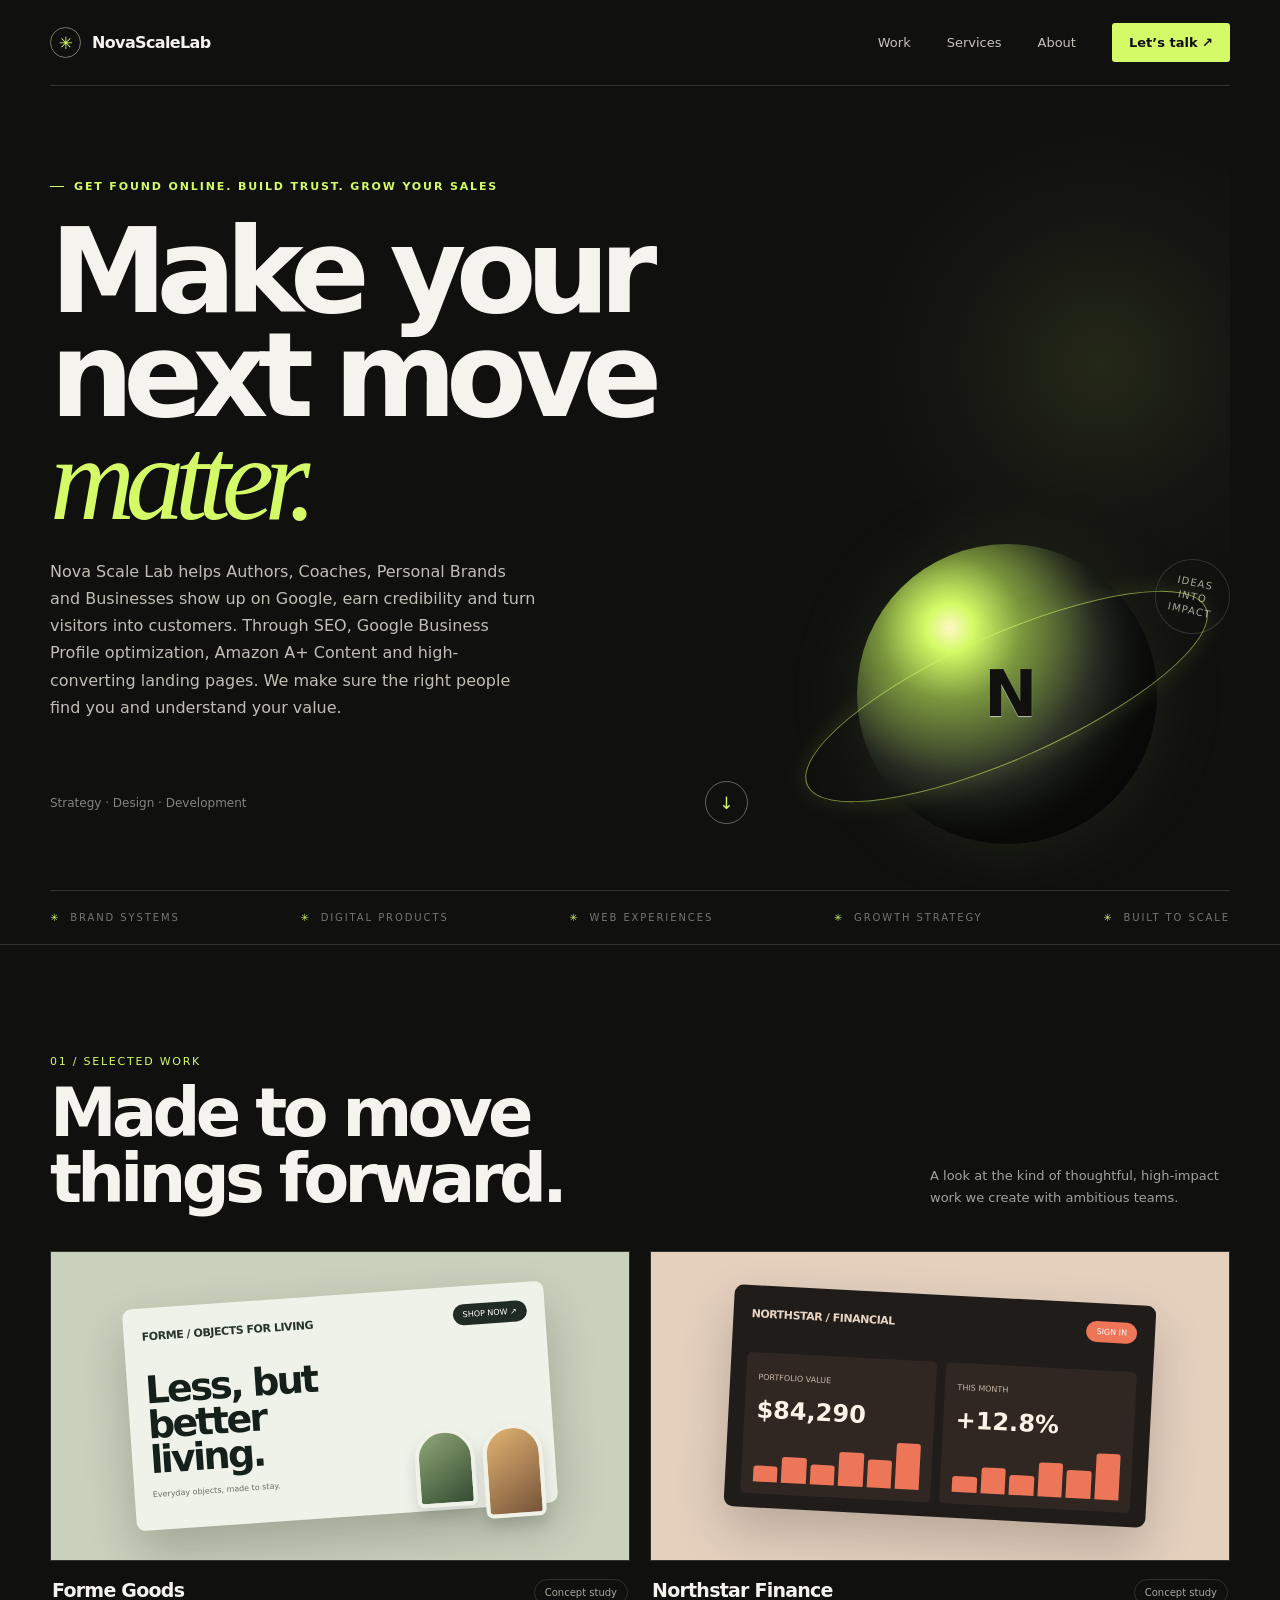
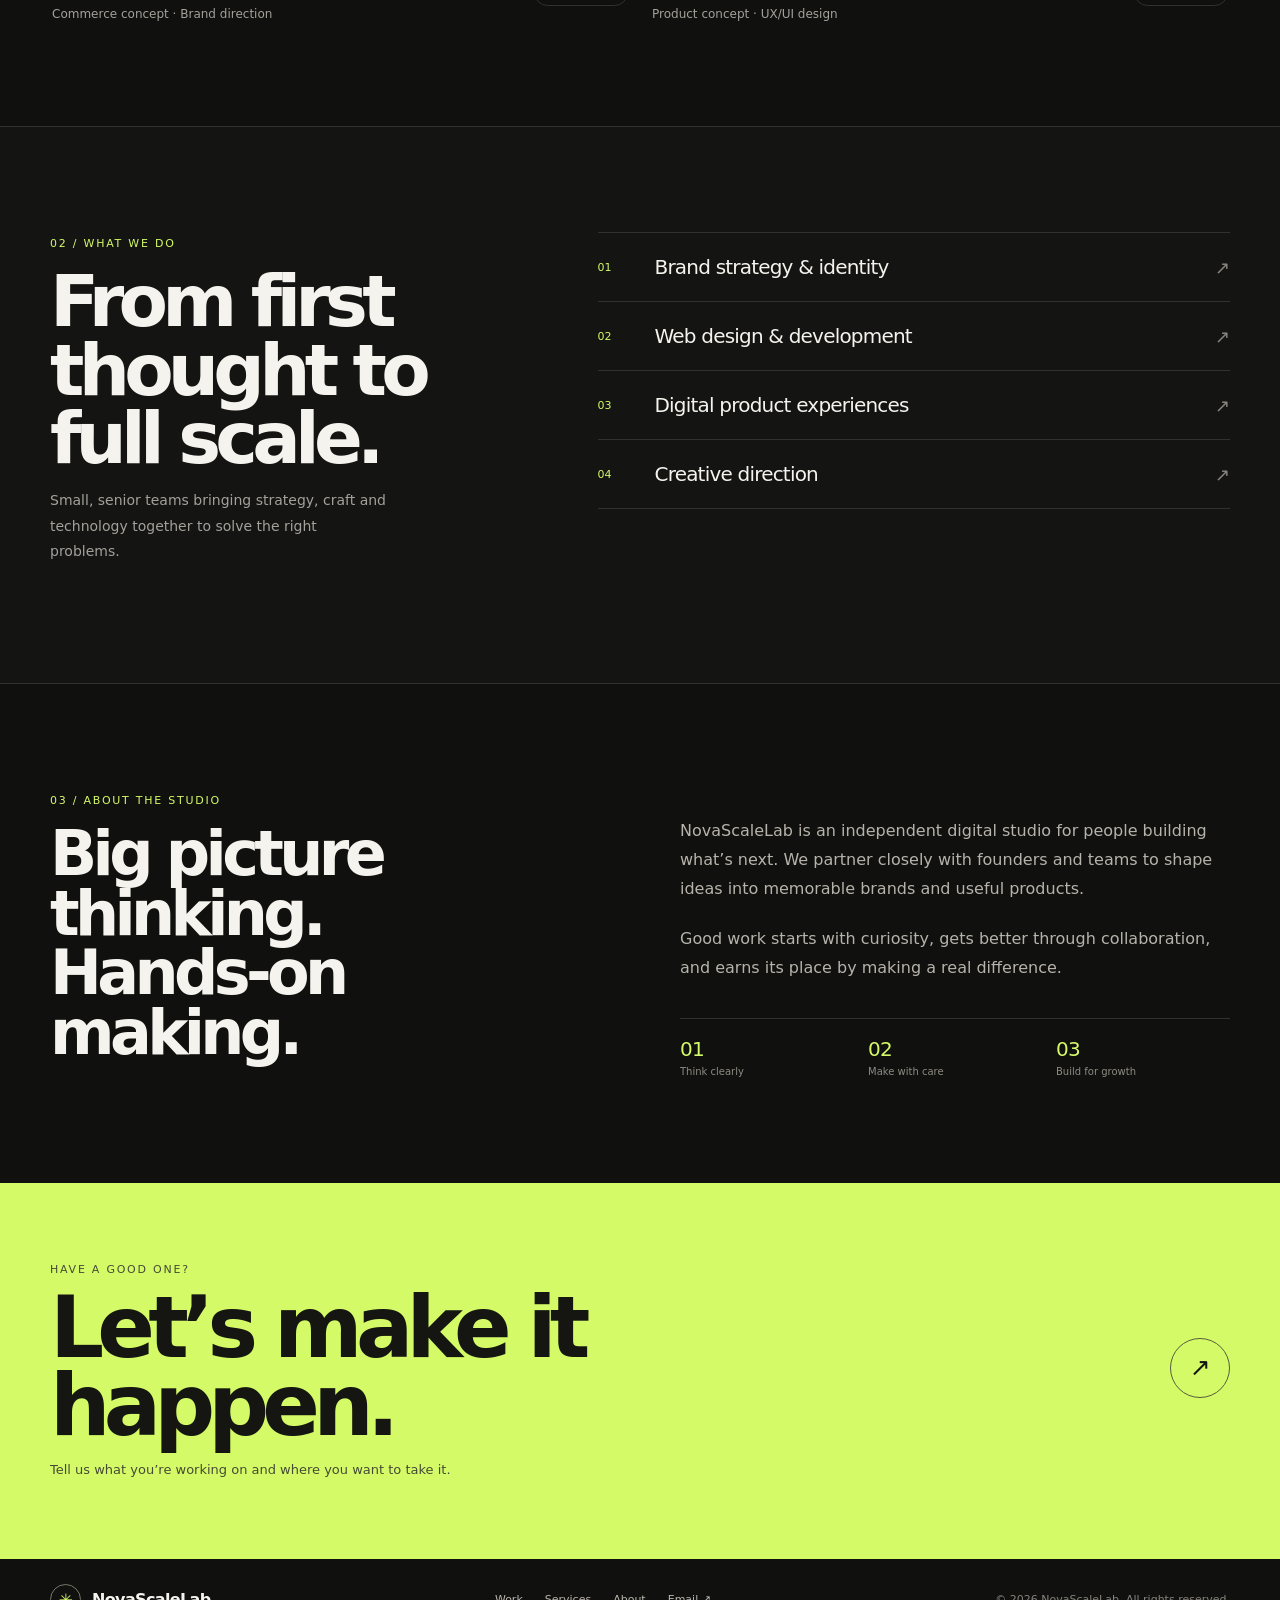
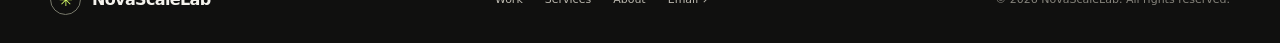
==== index.html @ 8e601011 "Initial commit" ====
<!doctype html>
<html lang="en">
<head>
  <meta charset="utf-8">
  <meta name="viewport" content="width=device-width, initial-scale=1">
  <meta name="theme-color" content="#10100f">
  <meta name="description" content="NovaScaleLab is an independent digital studio building thoughtful brands and useful digital products.">
  <title>NovaScaleLab — Independent digital studio</title>
  <link rel="stylesheet" href="style.css">
</head>
<body>
  <header class="wrap topbar">
    <a class="brand" href="#top" aria-label="NovaScaleLab home"><span class="brand-icon">✳</span><span>NovaScaleLab</span></a>
    <nav class="nav" id="nav"><a href="#work">Work</a><a href="#services">Services</a><a href="#about">About</a><a class="contact" href="#contact">Let’s talk <span aria-hidden="true">↗</span></a></nav>
    <button class="menu" id="menu" aria-expanded="false" aria-controls="nav">Menu</button>
  </header>
  <main id="top">
    <div class="wrap hero">
      <div class="hero-grid">
        <div>
          <div class="kicker">Get Found Online. Build Trust. Grow Your Sales</div>
          <h1>Make your<br>next move<br><em>matter.</em></h1>
          <p class="hero-copy">Nova Scale Lab helps Authors, Coaches, Personal Brands and Businesses show up on Google, earn credibility and turn visitors into customers. Through SEO, Google Business Profile optimization, Amazon A+ Content and high-converting landing pages. We make sure the right people find you and understand your value.</p>
          
          <div class="hero-foot">
            <p>Strategy · Design · Development</p>
            <a class="round-arrow" href="#work" aria-label="Explore selected work">↓</a>
          </div>
        </div>
        <div class="hero-art" aria-hidden="true">
          <div class="orbit-label">IDEAS<br>INTO<br>IMPACT</div>
          <div class="orb"></div>
        </div>
      </div>
    </div>
    <div class="ticker"><div class="wrap ticker-inner"><span><b>✳</b>Brand systems</span><span><b>✳</b>Digital products</span><span><b>✳</b>Web experiences</span><span><b>✳</b>Growth strategy</span><span><b>✳</b>Built to scale</span></div></div>
    <section class="wrap" id="work"><div class="section-head"><div><span class="section-tag">01 / Selected work</span><h2>Made to move<br>things forward.</h2></div><p class="section-note">A look at the kind of thoughtful, high-impact work we create with ambitious teams.</p></div><div class="work-grid">
      <article class="project"><div class="project-visual"><div class="mock"><div class="mock-bar"><span class="mock-logo">FORME / OBJECTS FOR LIVING</span><span class="mock-button">SHOP NOW ↗</span></div><div class="mock-title">Less, but<br>better living.</div><div class="mock-sub">Everyday objects, made to stay.</div><div class="mock-products"><i class="product"></i><i class="product"></i></div></div></div><div class="project-info"><div><h3>Forme Goods</h3><p>Commerce concept · Brand direction</p></div><span class="project-type">Concept study</span></div></article>
      <article class="project"><div class="project-visual"><div class="mock"><div class="mock-bar"><span class="mock-logo">NORTHSTAR / FINANCIAL</span><span class="mock-button">SIGN IN</span></div><div class="dashboard"><div class="chart-card"><small>PORTFOLIO VALUE</small><strong>$84,290</strong><div class="bars"><i></i><i></i><i></i><i></i><i></i><i></i></div></div><div class="chart-card"><small>THIS MONTH</small><strong>+12.8%</strong><div class="bars"><i></i><i></i><i></i><i></i><i></i><i></i></div></div></div></div></div><div class="project-info"><div><h3>Northstar Finance</h3><p>Product concept · UX/UI design</p></div><span class="project-type">Concept study</span></div></article>
    </div></section>
    <section class="services" id="services"><div class="wrap service-layout"><div class="service-intro"><span class="section-tag">02 / What we do</span><h2>From first<br>thought to<br>full scale.</h2><p>Small, senior teams bringing strategy, craft and technology together to solve the right problems.</p></div><div class="service-list"><div class="service-row"><span class="num">01</span><h3>Brand strategy & identity</h3><span>↗</span></div><div class="service-row"><span class="num">02</span><h3>Web design & development</h3><span>↗</span></div><div class="service-row"><span class="num">03</span><h3>Digital product experiences</h3><span>↗</span></div><div class="service-row"><span class="num">04</span><h3>Creative direction</h3><span>↗</span></div></div></div></section>
    <section class="wrap about" id="about"><div><span class="section-tag">03 / About the studio</span><h2>Big picture<br>thinking.<br>Hands-on making.</h2></div><div class="about-copy"><p>NovaScaleLab is an independent digital studio for people building what’s next. We partner closely with founders and teams to shape ideas into memorable brands and useful products.</p><p>Good work starts with curiosity, gets better through collaboration, and earns its place by making a real difference.</p><div class="principles"><div><strong>01</strong><span>Think clearly</span></div><div><strong>02</strong><span>Make with care</span></div><div><strong>03</strong><span>Build for growth</span></div></div></div></section>
    <section class="cta" id="contact"><div class="wrap cta-row"><div><span class="section-tag" style="color:#464a35">Have a good one?</span><h2>Let’s make it happen.</h2><p>Tell us what you’re working on and where you want to take it.</p></div><a class="cta-link" href="mailto:hello@novascalelab.com" aria-label="Email NovaScaleLab">↗</a></div></section>
  </main>
  <footer class="wrap footer"><div class="footer-top"><a class="brand" href="#top"><span class="brand-icon">✳</span><span>NovaScaleLab</span></a><div class="footer-links"><a href="#work">Work</a><a href="#services">Services</a><a href="#about">About</a><a href="mailto:hello@novascalelab.com">Email ↗</a></div><small>© <span id="year">2026</span> NovaScaleLab. All rights reserved.</small></div></footer>
  <script src="script.js" defer></script>
</body>
</html>
---- style.css ----
:root{
        color-scheme:dark;
        --bg:#10100f;
        --panel:#181817;
        --ink:#f5f3ed;
        --muted:#a3a19a;
        --line:#32312d;
        --lime:#d4fb67;
        --orange:#ff795f;
        font-family:Inter,ui-sans-serif,system-ui,-apple-system,BlinkMacSystemFont,"Segoe UI",sans-serif;
        font-synthesis:none;
        text-rendering:optimizeLegibility;
        -webkit-font-smoothing:antialiased;
        scroll-behavior:smooth
    }
    *{box-sizing:border-box}
    body{
        margin:0;
        background:var(--bg);
        color:var(--ink)
    }
    a{
        color:inherit;
        text-decoration:none
    }
    button{
        font:inherit
    }.wrap{width:min(1180px,calc(100% - 48px));margin:auto}
    .topbar{height:86px;display:flex;align-items:center;justify-content:space-between;border-bottom:1px solid var(--line)}.brand{display:flex;align-items:center;gap:11px;font-size:16px;font-weight:700;letter-spacing:-.04em}.brand-icon{width:31px;height:31px;border:1px solid #77786a;border-radius:50%;display:grid;place-items:center;color:var(--lime);font-size:17px}.nav{display:flex;align-items:center;gap:36px;font-size:13px;color:#c5c2b9}.nav a:hover{color:var(--lime)}.nav .contact{color:var(--bg);background:var(--lime);padding:12px 17px;border-radius:3px;font-weight:700}.menu{display:none;border:1px solid var(--line);color:var(--ink);background:none;border-radius:3px;padding:9px 12px}
    .hero{min-height:625px;padding:94px 0 66px;position:relative;overflow:hidden;border-bottom:1px solid var(--line)}.hero:after{content:"";position:absolute;width:520px;height:520px;right:-130px;top:18px;border-radius:50%;background:radial-gradient(circle,rgba(212,251,103,.10),rgba(212,251,103,.025) 42%,transparent 70%);pointer-events:none}.hero-grid{display:grid;grid-template-columns:1.22fr .78fr;gap:36px;align-items:end;position:relative;z-index:1}
    .kicker{
        display:flex;
        align-items:center;
        gap:10px;
        color:var(--lime);
        font-size:11px;
        letter-spacing:.17em;
        text-transform:uppercase;
        font-weight:700
    }
    .kicker:before{
        content:"";
        width:14px;
        height:1px;
        background:var(--lime)
    }
    h1{max-width:760px;margin:27px 0 26px;font-size:clamp(64px,9.2vw,124px);line-height:.88;letter-spacing:-.09em;font-weight:570}h1 em{font-family:Georgia,serif;font-weight:400;color:var(--lime);letter-spacing:-.08em}.hero-copy{max-width:490px;color:#c1beb5;font-size:16px;line-height:1.7}.hero-foot{display:flex;align-items:center;justify-content:space-between;margin-top:60px}.hero-foot p{margin:0;color:#85837d;font-size:12px}.round-arrow{display:grid;place-items:center;width:43px;height:43px;border:1px solid #66645c;border-radius:50%;font-size:17px;color:var(--lime);transition:.2s}.round-arrow:hover{background:var(--lime);color:var(--bg);border-color:var(--lime)}.hero-art{height:280px;position:relative;display:grid;place-items:center}.orb{width:min(100%,300px);aspect-ratio:1;border-radius:50%;position:relative;background:radial-gradient(circle at 31% 28%,#fff7c4 0,#d4fb67 8%,#7b963d 24%,#30372a 49%,#171916 68%,#10100f 72%);box-shadow:inset -35px -30px 55px #090a08,0 0 85px #d4fb6715}.orb:before{content:"";position:absolute;width:145%;height:41%;left:-23%;top:30%;border:1px solid #d4fb6790;border-radius:50%;transform:rotate(-24deg);box-shadow:0 0 25px #d4fb6720}.orb:after{content:"N";position:absolute;inset:0;display:grid;place-items:center;color:#10100f;font-size:64px;font-weight:800;letter-spacing:-.12em;text-shadow:0 1px 1px #fff9}.orbit-label{position:absolute;right:0;top:15px;border:1px solid var(--line);border-radius:50%;width:75px;height:75px;display:grid;place-items:center;color:#aaa79b;font-size:10px;letter-spacing:.12em;text-align:center;line-height:1.4;transform:rotate(12deg)}
    .ticker{overflow:hidden;border-bottom:1px solid var(--line);padding:21px 0;color:#77766d;font-size:10px;letter-spacing:.19em;text-transform:uppercase}.ticker-inner{display:flex;justify-content:space-between;gap:25px;white-space:nowrap}.ticker b{color:var(--lime);font-weight:500;margin-right:10px}
    section{padding:105px 0}.section-head{display:flex;justify-content:space-between;align-items:end;margin-bottom:39px}.section-tag{font-size:11px;color:var(--lime);text-transform:uppercase;letter-spacing:.16em}.section-head h2{margin:12px 0 0;font-size:clamp(38px,5.5vw,67px);letter-spacing:-.07em;line-height:.98;font-weight:550}.section-note{max-width:300px;color:var(--muted);font-size:13px;line-height:1.7;margin:0 0 3px}
    .work-grid{display:grid;grid-template-columns:1fr 1fr;gap:20px}.project{min-width:0}.project-visual{height:310px;border:1px solid #32322c;position:relative;overflow:hidden;display:grid;place-items:center}.project:nth-child(1) .project-visual{background:#c9d0bc;color:#142019}.project:nth-child(2) .project-visual{background:#e5d0be;color:#40251e}.mock{width:73%;height:72%;border-radius:9px;background:#eff2e9;box-shadow:0 22px 50px #0003;transform:rotate(-4deg);padding:18px;position:relative}.mock-bar{display:flex;justify-content:space-between;align-items:center;font-size:9px;color:#28342a}.mock-logo{font-size:11px;font-weight:800;letter-spacing:-.04em}.mock-button{background:#202b24;color:white;padding:6px 10px;border-radius:20px;font-size:8px}.mock-title{font-size:clamp(20px,3vw,38px);letter-spacing:-.07em;line-height:.92;margin:26px 0 12px;max-width:240px;font-weight:700}.mock-sub{font-size:8px;color:#687064}.mock-products{position:absolute;right:12px;bottom:-12px;display:flex;gap:8px}.product{width:60px;height:78px;border-radius:30px 30px 7px 7px;background:linear-gradient(145deg,#91a778,#344c32);border:4px solid #f0f2e7;box-shadow:0 8px 15px #0002}.product:nth-child(2){height:93px;background:linear-gradient(145deg,#e2b471,#77543a)}.project:nth-child(2) .mock{background:#201c1a;color:#fff2e8;transform:rotate(3deg)}.project:nth-child(2) .mock-bar{color:#e8d4c2}.project:nth-child(2) .mock-button{background:#ed7659}.project:nth-child(2) .mock-sub{color:#c0aa9d}.dashboard{position:absolute;inset:67px 16px 14px;display:flex;gap:9px}.chart-card{background:#302723;border-radius:5px;padding:12px;flex:1}.chart-card small{font-size:8px;color:#c8b5a8}.chart-card strong{display:block;font-size:24px;margin:12px 0;color:#fff2e8}.bars{height:46px;display:flex;align-items:end;gap:4px}.bars i{display:block;flex:1;border-radius:3px 3px 0 0;background:#ed7659}.bars i:nth-child(1){height:35%}.bars i:nth-child(2){height:57%}.bars i:nth-child(3){height:44%}.bars i:nth-child(4){height:75%}.bars i:nth-child(5){height:60%}.bars i:nth-child(6){height:100%}.project-info{padding:18px 2px 0;display:flex;justify-content:space-between;align-items:start}.project-info h3{margin:0;font-size:19px;letter-spacing:-.04em;font-weight:550}.project-info p{margin:6px 0 0;color:var(--muted);font-size:12px}.project-type{font-size:10px;color:#aaa79e;border:1px solid var(--line);padding:7px 10px;border-radius:30px}
    .services{border-top:1px solid var(--line);border-bottom:1px solid var(--line);background:#141413}.service-layout{display:grid;grid-template-columns:.85fr 1.15fr;gap:80px}.service-intro h2{font-size:clamp(43px,6vw,72px);letter-spacing:-.08em;line-height:.95;font-weight:550;margin:16px 0}.service-intro p{color:var(--muted);font-size:14px;line-height:1.8;max-width:340px}.service-list{border-top:1px solid var(--line)}.service-row{padding:22px 0;border-bottom:1px solid var(--line);display:grid;grid-template-columns:45px 1fr auto;align-items:center;gap:12px}.service-row .num{color:var(--lime);font-size:11px}.service-row h3{margin:0;font-size:20px;font-weight:500;letter-spacing:-.04em}.service-row span:last-child{color:#87857d;font-size:18px}
    .about{display:grid;grid-template-columns:1fr 1fr;gap:80px;align-items:start}.about h2{font-size:clamp(40px,5vw,62px);letter-spacing:-.075em;line-height:.96;font-weight:550;margin:16px 0}.about-copy{padding-top:28px}.about-copy p{color:#b6b3aa;font-size:16px;line-height:1.8;margin:0 0 22px}.principles{display:grid;grid-template-columns:repeat(3,1fr);border-top:1px solid var(--line);margin-top:35px;padding-top:18px;gap:14px}.principles strong{display:block;color:var(--lime);font-size:20px;font-weight:500;letter-spacing:-.04em}.principles span{display:block;color:#8d8b82;font-size:10px;margin-top:5px}
    .cta{padding:75px 0 82px;background:var(--lime);color:#151611}.cta-row{display:flex;justify-content:space-between;align-items:center;gap:30px}.cta h2{font-size:clamp(43px,7vw,85px);line-height:.92;letter-spacing:-.08em;font-weight:570;margin:12px 0;max-width:730px}.cta p{font-size:13px;color:#464a35;margin:17px 0 0}.cta-link{flex:none;width:60px;height:60px;border:1px solid #555b3f;border-radius:50%;display:grid;place-items:center;font-size:25px;transition:.2s}.cta-link:hover{background:#171810;color:var(--lime);border-color:#171810}.footer{padding:25px 0 28px}.footer-top{display:flex;justify-content:space-between;align-items:center}.footer small{color:#85837b;font-size:11px}.footer-links{display:flex;gap:22px;font-size:11px;color:#b9b6ad}.footer-links a:hover{color:var(--lime)}
    @media(max-width:760px){.wrap{width:min(100% - 36px,1180px)}.topbar{height:72px}.nav{display:none;position:absolute;z-index:5;top:71px;left:0;right:0;background:#171716;padding:20px 22px 23px;border-bottom:1px solid var(--line);flex-direction:column;align-items:stretch;gap:0}.nav.open{display:flex}.nav a{padding:14px 0;border-bottom:1px solid #2d2c28}.nav .contact{text-align:center;margin-top:12px;padding:13px}.menu{display:block}.hero{padding:74px 0 45px;min-height:unset}.hero-grid{grid-template-columns:1fr;gap:0}.hero-art{height:245px;grid-row:1}.orb{width:210px}.orbit-label{right:8%;top:10px}.hero-copy{font-size:15px}.hero-foot{margin-top:35px}.ticker-inner{justify-content:flex-start;min-width:700px}.ticker{overflow:auto}.section-head{display:block}.section-note{margin-top:18px}.work-grid{grid-template-columns:1fr;gap:32px}.project-visual{height:275px}.service-layout{grid-template-columns:1fr;gap:35px}.about{grid-template-columns:1fr;gap:5px}.about-copy{padding:0}.principles{margin-top:30px}.cta-row{align-items:flex-end}.cta-link{width:50px;height:50px}.footer-top{align-items:flex-start;gap:20px;flex-direction:column}.footer-links{flex-wrap:wrap}}
    @media(max-width:420px){h1{font-size:62px}.project-visual{height:235px}.mock{width:82%;height:75%;padding:13px}.mock-title{margin-top:20px}.project-type{font-size:9px}.service-row h3{font-size:17px}.principles{grid-template-columns:1fr 1fr}.cta-row{align-items:flex-start}.cta-link{margin-top:14px}}
    @media(prefers-reduced-motion:reduce){:root{scroll-behavior:auto}*,*:before,*:after{transition:none!important}}
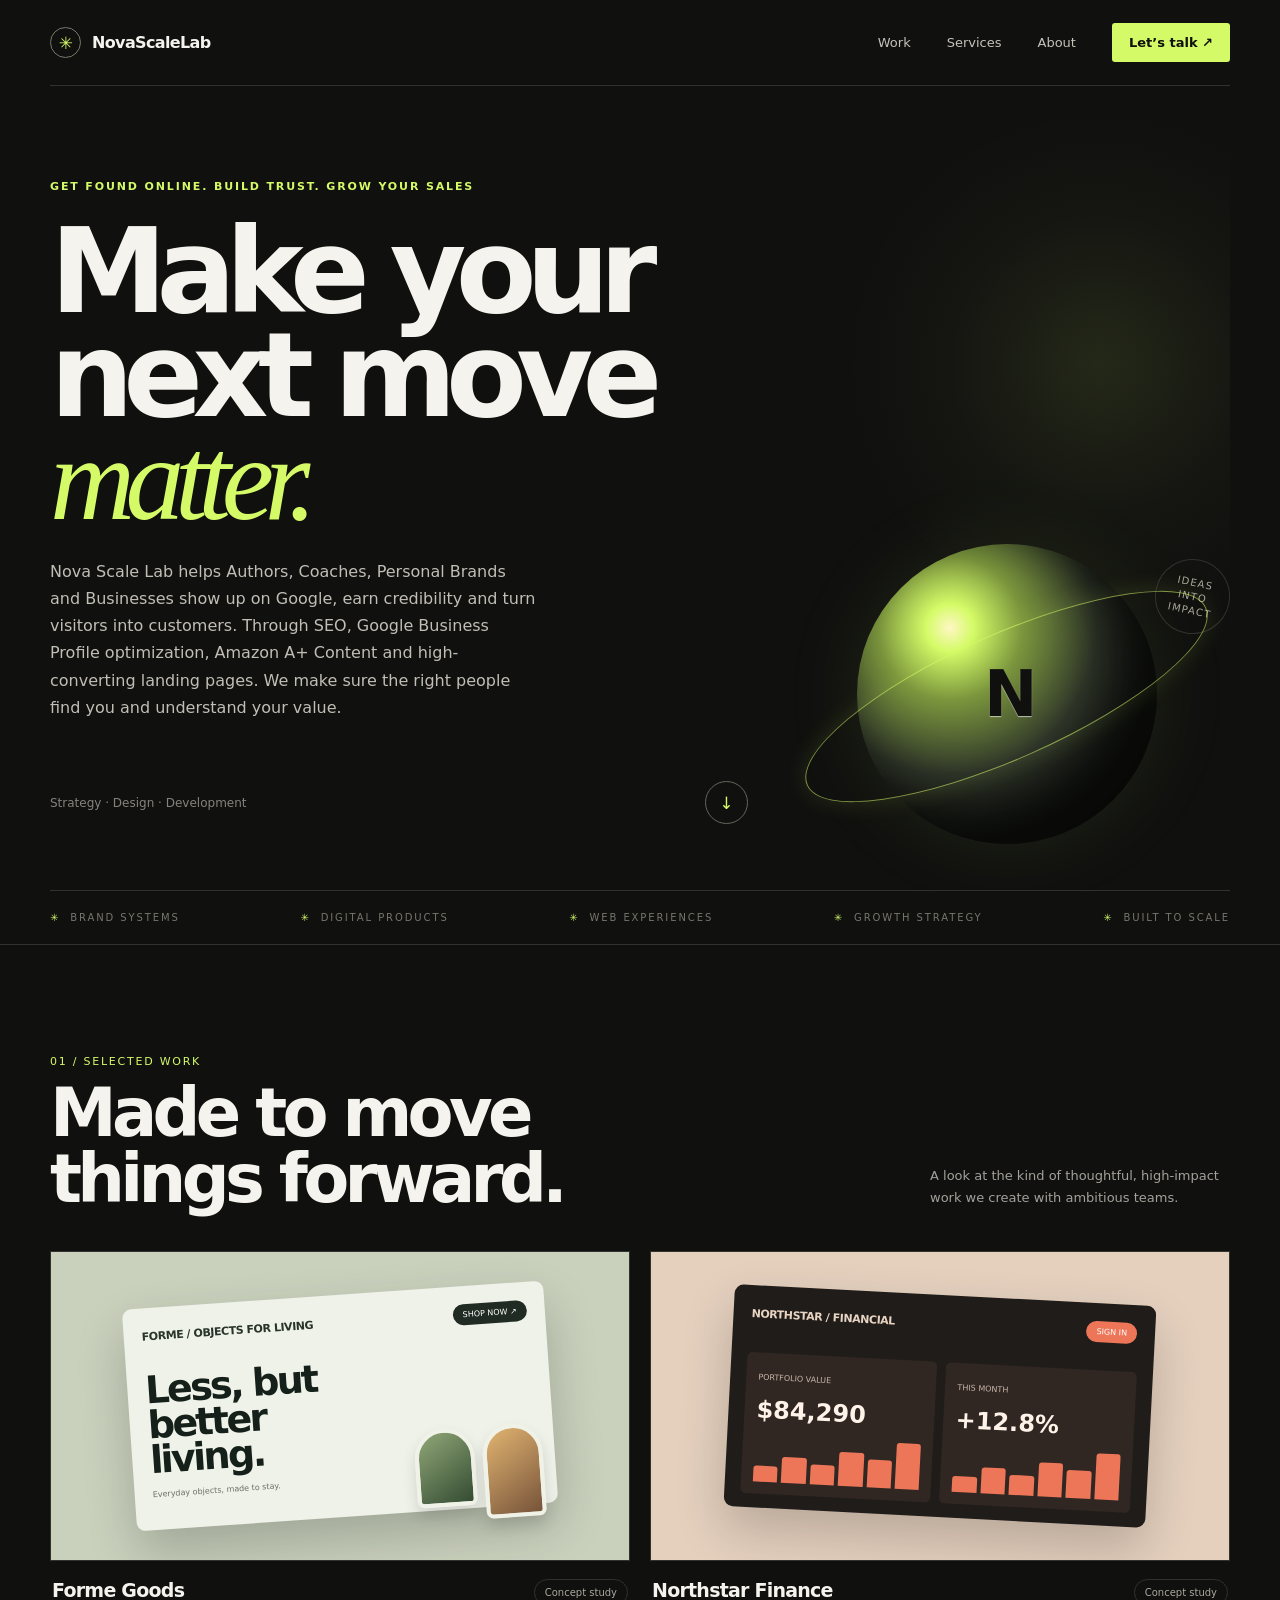
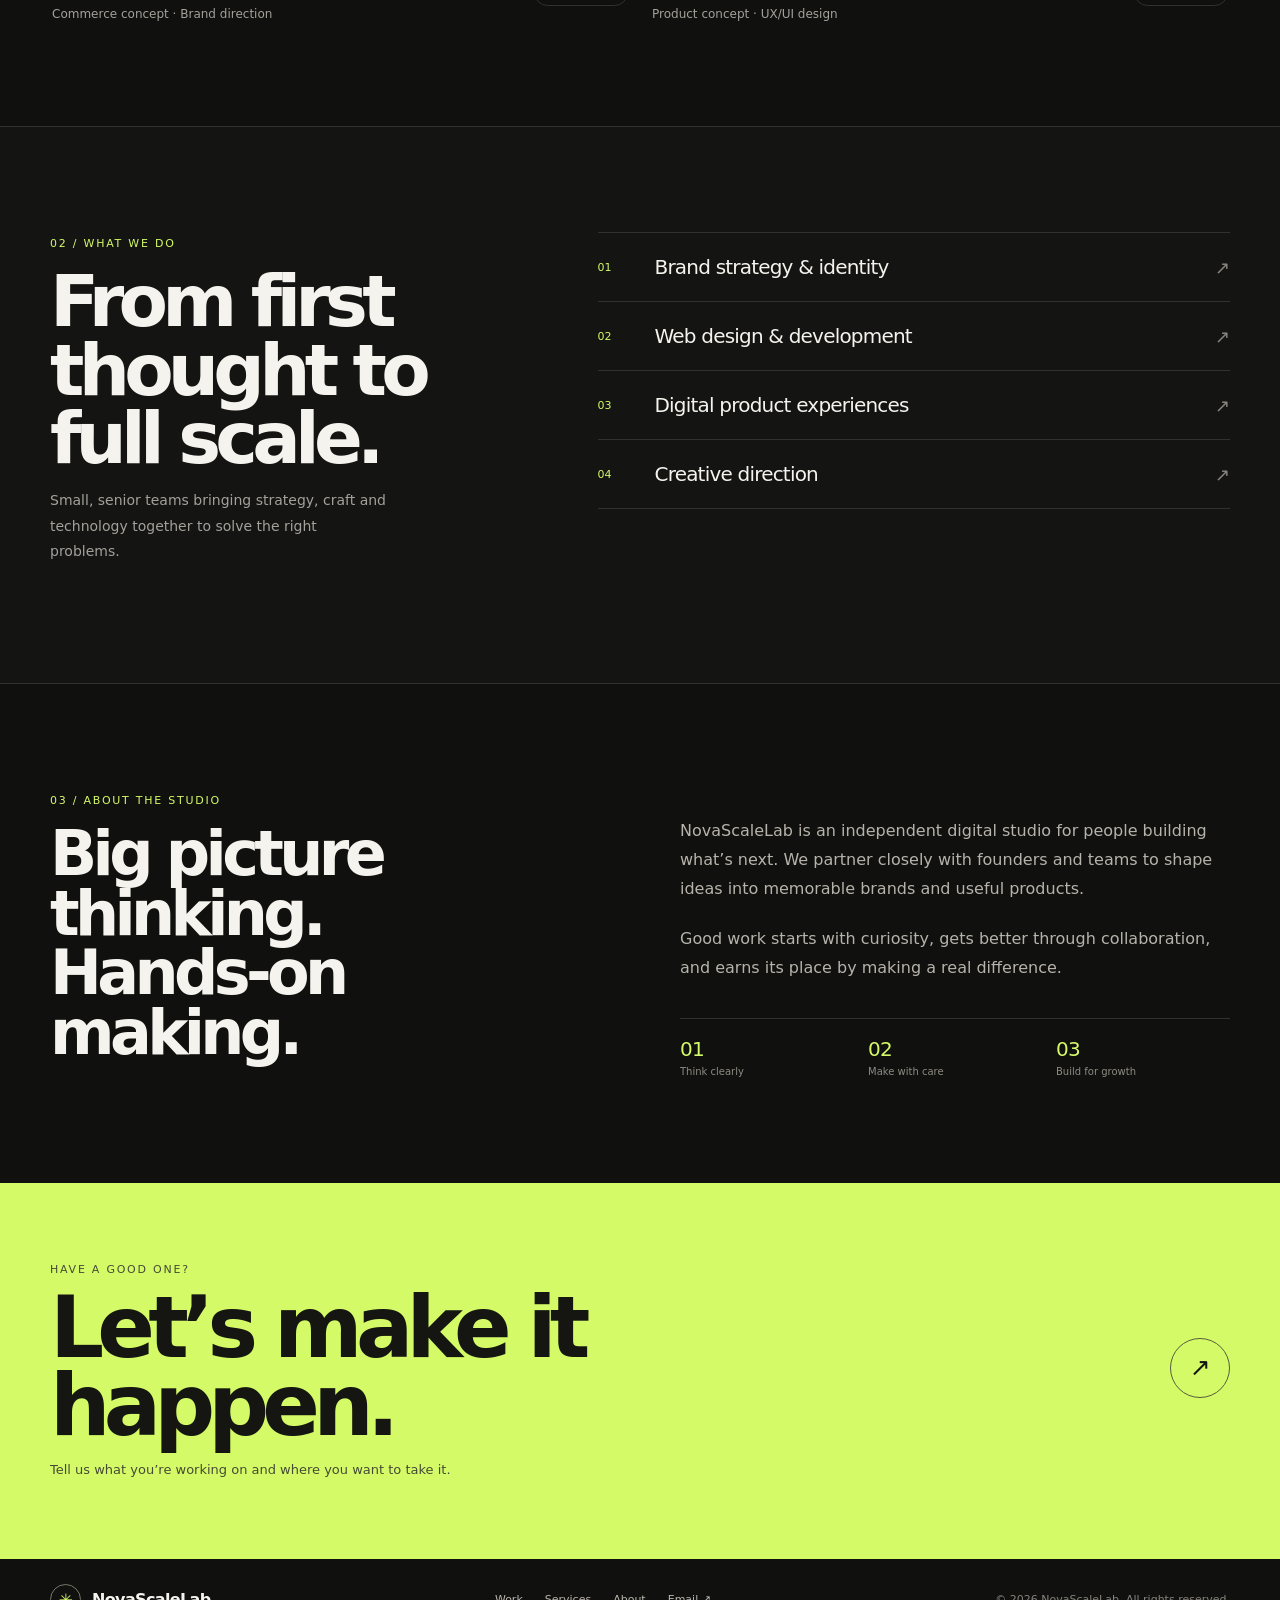
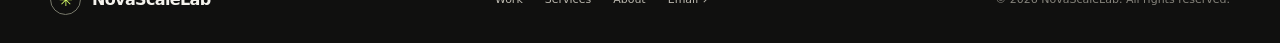
==== commit 75e09359: "Configure Namecheap deployment" ====
--- a/index.html
+++ b/index.html
@@ -6,7 +6,7 @@
   <meta name="theme-color" content="#10100f">
   <meta name="description" content="NovaScaleLab is an independent digital studio building thoughtful brands and useful digital products.">
   <title>NovaScaleLab — Independent digital studio</title>
-  <link rel="stylesheet" href="style.css">
+  <link rel="stylesheet" href="css/style.css">
 </head>
 <body>
   <header class="wrap topbar">
@@ -43,6 +43,6 @@
     <section class="cta" id="contact"><div class="wrap cta-row"><div><span class="section-tag" style="color:#464a35">Have a good one?</span><h2>Let’s make it happen.</h2><p>Tell us what you’re working on and where you want to take it.</p></div><a class="cta-link" href="mailto:hello@novascalelab.com" aria-label="Email NovaScaleLab">↗</a></div></section>
   </main>
   <footer class="wrap footer"><div class="footer-top"><a class="brand" href="#top"><span class="brand-icon">✳</span><span>NovaScaleLab</span></a><div class="footer-links"><a href="#work">Work</a><a href="#services">Services</a><a href="#about">About</a><a href="mailto:hello@novascalelab.com">Email ↗</a></div><small>© <span id="year">2026</span> NovaScaleLab. All rights reserved.</small></div></footer>
-  <script src="script.js" defer></script>
+  <script src="js/script.js" defer></script>
 </body>
 </html>
--- a/css/style.css
+++ b/css/style.css
@@ -0,0 +1,671 @@
+    :root{
+        color-scheme:dark;
+        --bg:#10100f;
+        --panel:#181817;
+        --ink:#f5f3ed;
+        --muted:#a3a19a;
+        --line:#32312d;
+        --lime:#d4fb67;
+        --orange:#ff795f;
+        font-family:Inter,ui-sans-serif,system-ui,-apple-system,BlinkMacSystemFont,"Segoe UI",sans-serif;
+        font-synthesis:none;
+        text-rendering:optimizeLegibility;
+        -webkit-font-smoothing:antialiased;
+        scroll-behavior:smooth
+    }
+    *{box-sizing:border-box}
+    body{
+        margin:0;
+        background:var(--bg);
+        color:var(--ink)
+    }
+    a{
+        color:inherit;
+        text-decoration:none
+    }
+    button{
+        font:inherit
+    }
+    .wrap{
+        width:min(1180px,calc(100% - 48px));
+        margin:auto
+    }
+    .topbar{
+        height:86px;
+        display:flex;
+        align-items:center;
+        justify-content:space-between;
+        border-bottom:1px solid var(--line)
+    }
+    .brand{
+        display:flex;
+        align-items:center;
+        gap:11px;
+        font-size:16px;
+        font-weight:700;
+        letter-spacing:-.04em
+    }
+    .brand-icon{
+        width:31px;
+        height:31px;
+        border:1px solid #77786a;
+        border-radius:50%;
+        display:grid;
+        place-items:center;
+        color:var(--lime);
+        font-size:17px
+    }
+    .nav{
+        display:flex;
+        align-items:center;
+        gap:36px;
+        font-size:13px;
+        color:#c5c2b9
+    }
+    .nav a:hover{
+        color:var(--lime)
+    }
+    .nav .contact{
+        color:var(--bg);
+        background:var(--lime);
+        padding:12px 17px;
+        border-radius:3px;
+        font-weight:700
+    }
+    .menu{
+        display:none;
+        border:1px solid var(--line);
+        color:var(--ink);
+        background:none;
+        border-radius:3px;
+        padding:9px 12px
+    }
+    .hero{
+        min-height:625px;
+        padding:94px 0 66px;
+        position:relative;
+        overflow:hidden;
+        border-bottom:1px solid var(--line)
+    }
+    .hero:after{
+        content:"";
+        position:absolute;
+        width:520px;
+        height:520px;
+        right:-130px;
+        top:18px;
+        border-radius:50%;
+        background:radial-gradient(circle,rgba(212,251,103,.10),rgba(212,251,103,.025) 42%,transparent 70%);
+        pointer-events:none
+    }
+    .hero-grid{
+        display:grid;
+        grid-template-columns:1.22fr .78fr;
+        gap:36px;
+        align-items:end;
+        position:relative;
+        z-index:1
+    }
+    .kicker{
+        display:flex;
+        align-items:center;
+        gap:10px;
+        color:var(--lime);
+        font-size:11px;
+        letter-spacing:.17em;
+        text-transform:uppercase;
+        font-weight:700
+    }
+    /*.kicker:before{
+        content:"";
+        width:14px;
+        height:1px;
+        background:var(--lime)
+    }*/
+    h1{
+        max-width:760px;
+        margin:27px 0 26px;
+        font-size:clamp(64px,9.2vw,124px);
+        line-height:.88;
+        letter-spacing:-.09em;
+        font-weight:570
+    }
+    h1 em{
+        font-family:Georgia,serif;
+        font-weight:400;
+        color:var(--lime);
+        letter-spacing:-.08em
+    }
+    .hero-copy{
+        max-width:490px;
+        color:#c1beb5;
+        font-size:16px;
+        line-height:1.7
+    }
+    .hero-foot{
+        display:flex;
+        align-items:center;
+        justify-content:space-between;
+        margin-top:60px
+    }
+    .hero-foot p{
+        margin:0;
+        color:#85837d;
+        font-size:12px
+    }
+    .round-arrow{
+        display:grid;
+        place-items:center;
+        width:43px;
+        height:43px;
+        border:1px solid #66645c;
+        border-radius:50%;
+        font-size:17px;
+        color:var(--lime);
+        transition:.2s
+    }
+    .round-arrow:hover{
+        background:var(--lime);
+        color:var(--bg);
+        border-color:var(--lime)
+    }
+    .hero-art{
+        height:280px;
+        position:relative;
+        display:grid;
+        place-items:center
+    }
+    .orb{
+        width:min(100%,300px);
+        aspect-ratio:1;
+        border-radius:50%;
+        position:relative;
+        background:radial-gradient(circle at 31% 28%,#fff7c4 0,#d4fb67 8%,#7b963d 24%,#30372a 49%,#171916 68%,#10100f 72%);
+        box-shadow:inset -35px -30px 55px #090a08,0 0 85px #d4fb6715
+    }
+    .orb:before{
+        content:"";
+        position:absolute;
+        width:145%;
+        height:41%;
+        left:-23%;
+        top:30%;
+        border:1px solid #d4fb6790;
+        border-radius:50%;
+        transform:rotate(-24deg);
+        box-shadow:0 0 25px #d4fb6720
+    }
+    .orb:after{
+        content:"N";
+        position:absolute;
+        inset:0;
+        display:grid;
+        place-items:center;
+        color:#10100f;
+        font-size:64px;
+        font-weight:800;
+        letter-spacing:-.12em;
+        text-shadow:0 1px 1px #fff9
+    }
+    .orbit-label{
+        position:absolute;
+        right:0;
+        top:15px;
+        border:1px solid var(--line);
+        border-radius:50%;
+        width:75px;
+        height:75px;
+        display:grid;
+        place-items:center;
+        color:#aaa79b;
+        font-size:10px;
+        letter-spacing:.12em;
+        text-align:center;
+        line-height:1.4;
+        transform:rotate(12deg)
+    }
+    .ticker{
+        overflow:hidden;
+        border-bottom:1px solid var(--line);
+        padding:21px 0;
+        color:#77766d;
+        font-size:10px;
+        letter-spacing:.19em;
+        text-transform:uppercase
+    }
+    .ticker-inner{
+        display:flex;
+        justify-content:space-between;
+        gap:25px;
+        white-space:nowrap
+    }
+    .ticker b{
+        color:var(--lime);
+        font-weight:500;
+        margin-right:10px
+    }
+    section{
+        padding:105px 0
+    }
+    .section-head{
+        display:flex;
+        justify-content:space-between;
+        align-items:end;
+        margin-bottom:39px
+    }
+    .section-tag{
+        font-size:11px;
+        color:var(--lime);
+        text-transform:uppercase;
+        letter-spacing:.16em
+    }
+    .section-head h2{
+        margin:12px 0 0;
+        font-size:clamp(38px,5.5vw,67px);
+        letter-spacing:-.07em;
+        line-height:.98;
+        font-weight:550
+    }
+    .section-note{
+        max-width:300px;
+        color:var(--muted);
+        font-size:13px;
+        line-height:1.7;
+        margin:0 0 3px
+    }
+    .work-grid{
+        display:grid;
+        grid-template-columns:1fr 1fr;
+        gap:20px
+    }
+    .project{min-width:0}
+    .project-visual{
+        height:310px;
+        border:1px solid #32322c;
+        position:relative;
+        overflow:hidden;
+        display:grid;
+        place-items:center
+    }
+    .project:nth-child(1) .project-visual{
+        background:#c9d0bc;
+        color:#142019
+    }
+    .project:nth-child(2) .project-visual{
+        background:#e5d0be;
+        color:#40251e
+    }
+    .mock{
+        width:73%;
+        height:72%;
+        border-radius:9px;
+        background:#eff2e9;
+        box-shadow:0 22px 50px #0003;
+        transform:rotate(-4deg);
+        padding:18px;
+        position:relative
+    }
+    .mock-bar{
+        display:flex;
+        justify-content:space-between;
+        align-items:center;
+        font-size:9px;
+        color:#28342a
+    }
+    .mock-logo{
+        font-size:11px;
+        font-weight:800;
+        letter-spacing:-.04em
+    }
+    .mock-button{
+        background:#202b24;
+        color:white;
+        padding:6px 10px;
+        border-radius:20px;
+        font-size:8px
+    }
+    .mock-title{
+        font-size:clamp(20px,3vw,38px);
+        letter-spacing:-.07em;
+        line-height:.92;
+        margin:26px 0 12px;
+        max-width:240px;
+        font-weight:700
+    }
+    .mock-sub{
+        font-size:8px;
+        color:#687064
+    }
+    .mock-products{
+        position:absolute;
+        right:12px;
+        bottom:-12px;
+        display:flex;
+        gap:8px
+    }
+    .product{
+        width:60px;
+        height:78px;
+        border-radius:30px 30px 7px 7px;
+        background:linear-gradient(145deg,#91a778,#344c32);
+        border:4px solid #f0f2e7;
+        box-shadow:0 8px 15px #0002
+    }
+    .product:nth-child(2){
+        height:93px;
+        background:linear-gradient(145deg,#e2b471,#77543a)
+    }
+    .project:nth-child(2) .mock{
+        background:#201c1a;
+        color:#fff2e8;
+        transform:rotate(3deg)
+    }
+    .project:nth-child(2) .mock-bar{ color:#e8d4c2 }
+    .project:nth-child(2) .mock-button{ background:#ed7659 }
+    .project:nth-child(2) .mock-sub{ color:#c0aa9d }
+    .dashboard{
+        position:absolute;
+        inset:67px 16px 14px;
+        display:flex;
+        gap:9px
+    }
+    .chart-card{
+        background:#302723;
+        border-radius:5px;
+        padding:12px;
+        flex:1
+    }
+    .chart-card small{
+        font-size:8px;
+        color:#c8b5a8
+    }
+    .chart-card strong{
+        display:block;
+        font-size:24px;
+        margin:12px 0;
+        color:#fff2e8
+    }
+    .bars{
+        height:46px;
+        display:flex;
+        align-items:end;
+        gap:4px
+    }
+    .bars i{
+        display:block;
+        flex:1;
+        border-radius:3px 3px 0 0;
+        background:#ed7659
+    }
+    .bars i:nth-child(1){ height:35% }
+    .bars i:nth-child(2){ height:57% }
+    .bars i:nth-child(3){ height:44% }
+    .bars i:nth-child(4){ height:75% }
+    .bars i:nth-child(5){ height:60% }
+    .bars i:nth-child(6){ height:100% }
+    .project-info{ 
+        padding:18px 2px 0;
+        display:flex;
+        justify-content:space-between;
+        align-items:start
+    }
+    .project-info h3{
+        margin:0;
+        font-size:19px;
+        letter-spacing:-.04em;
+        font-weight:550
+    }
+    .project-info p{
+        margin:6px 0 0;
+        color:var(--muted);
+        font-size:12px
+    }
+    .project-type{
+        font-size:10px;
+        color:#aaa79e;
+        border:1px solid var(--line);
+        padding:7px 10px;
+        border-radius:30px
+    }
+    .services{
+        border-top:1px solid var(--line);
+        border-bottom:1px solid var(--line);
+        background:#141413
+    }
+    .service-layout{
+        display:grid;
+        grid-template-columns:.85fr 1.15fr;
+        gap:80px
+    }
+    .service-intro h2{
+        font-size:clamp(43px,6vw,72px);
+        letter-spacing:-.08em;
+        line-height:.95;
+        font-weight:550;
+        margin:16px 0
+    }
+    .service-intro p{
+        color:var(--muted);
+        font-size:14px;
+        line-height:1.8;
+        max-width:340px
+    }
+    .service-list{ border-top:1px solid var(--line) }
+    .service-row{
+        padding:22px 0;
+        border-bottom:1px solid var(--line);
+        display:grid;
+        grid-template-columns:45px 1fr auto;
+        align-items:center;
+        gap:12px
+    }
+    .service-row .num{
+        color:var(--lime);
+        font-size:11px
+    }
+    .service-row h3{
+        margin:0;
+        font-size:20px;
+        font-weight:500;
+        letter-spacing:-.04em
+    }
+    .service-row span:last-child{
+        color:#87857d;
+        font-size:18px
+    }
+    .about{
+        display:grid;
+        grid-template-columns:1fr 1fr;
+        gap:80px;
+        align-items:start
+    }
+    .about h2{
+        font-size:clamp(40px,5vw,62px);
+        letter-spacing:-.075em;
+        line-height:.96;
+        font-weight:550;
+        margin:16px 0
+    }
+    .about-copy{ padding-top:28px }
+    .about-copy p{
+        color:#b6b3aa;
+        font-size:16px;
+        line-height:1.8;
+        margin:0 0 22px
+    }
+    .principles{
+        display:grid;
+        grid-template-columns:repeat(3,1fr);
+        border-top:1px solid var(--line);
+        margin-top:35px;
+        padding-top:18px;
+        gap:14px
+    }
+    .principles strong{
+        display:block;
+        color:var(--lime);
+        font-size:20px;
+        font-weight:500;
+        letter-spacing:-.04em
+    }
+    .principles span{
+        display:block;
+        color:#8d8b82;
+        font-size:10px;
+        margin-top:5px
+    }
+    .cta{
+        padding:75px 0 82px;
+        background:var(--lime);
+        color:#151611
+    }
+    .cta-row{
+        display:flex;
+        justify-content:space-between;
+        align-items:center;
+        gap:30px
+    }
+    .cta h2{
+        font-size:clamp(43px,7vw,85px);
+        line-height:.92;
+        letter-spacing:-.08em;
+        font-weight:570;
+        margin:12px 0;
+        max-width:730px
+    }
+    .cta p{
+        font-size:13px;
+        color:#464a35;
+        margin:17px 0 0
+    }
+    .cta-link{
+        flex:none;
+        width:60px;
+        height:60px;
+        border:1px solid #555b3f;
+        border-radius:50%;
+        display:grid;
+        place-items:center;
+        font-size:25px;
+        transition:.2s
+    }
+    .cta-link:hover{
+        background:#171810;
+        color:var(--lime);
+        border-color:#171810
+    }
+    .footer{ padding:25px 0 28px }
+    .footer-top{
+        display:flex;
+        justify-content:space-between;
+        align-items:center
+    }
+    .footer small{ 
+        color:#85837b;
+        font-size:11px
+    }
+    .footer-links{
+        display:flex;
+        gap:22px;
+        font-size:11px;
+        color:#b9b6ad
+    }
+    .footer-links a:hover{ color:var(--lime) }
+    @media(max-width:760px){
+        .wrap{ width:min(100% - 36px,1180px) }
+        .topbar{ height:72px }
+        .nav{ 
+            display:none;
+            position:absolute;
+            z-index:5;
+            top:71px;
+            left:0;
+            right:0;
+            background:#171716;
+            padding:20px 22px 23px;
+            border-bottom:1px solid var(--line);
+            flex-direction:column;
+            align-items:stretch;
+            gap:0
+        }
+        .nav.open{ display:flex }
+        .nav a{ 
+            padding:14px 0;
+            border-bottom:1px solid #2d2c28
+        }
+        .nav .contact{
+            text-align:center;
+            margin-top:12px;
+            padding:13px
+        }
+        .menu{ display:block }
+        .hero{ 
+            padding:74px 0 45px;
+            min-height:unset
+        }
+        .hero-grid{
+            grid-template-columns:1fr;
+            gap:0
+        }
+        .hero-art{
+            height:245px;
+            grid-row:1
+        }
+        .orb{ width:210px }
+        .orbit-label{ 
+            right:8%;
+            top:10px
+        }
+        .hero-copy{ font-size:15px }
+        .hero-foot{ margin-top:35px }
+        .ticker-inner{
+            justify-content:flex-start;
+            min-width:700px
+        }
+        .ticker{ overflow:auto }
+        .section-head{ display:block }
+        .section-note{ margin-top:18px }
+        .work-grid{
+            grid-template-columns:1fr;
+            gap:32px
+        }
+        .project-visual{ height:275px }
+        .service-layout{
+            grid-template-columns:1fr;
+            gap:35px
+        }
+        .about{
+            grid-template-columns:1fr;
+            gap:5px
+        }
+        .about-copy{ padding:0 }
+        .principles{ margin-top:30px }
+        .cta-row{ align-items:flex-end }
+        .cta-link{ 
+            width:50px;
+            height:50px
+        }
+        .footer-top{
+            align-items:flex-start;
+            gap:20px;
+            flex-direction:column
+        }
+        .footer-links{ flex-wrap:wrap }
+    }
+    @media(max-width:420px){
+        h1{ font-size:62px }
+        .project-visual{ height:235px }
+        .mock{
+            width:82%;
+            height:75%;
+            padding:13px
+        }
+        .mock-title{ margin-top:20px }
+        .project-type{ font-size:9px }
+        .service-row h3{ font-size:17px }
+        .principles{ grid-template-columns:1fr 1fr }
+        .cta-row{ align-items:flex-start }
+        .cta-link{ margin-top:14px }
+    }
+    @media(prefers-reduced-motion:reduce){
+        :root{scroll-behavior:auto}*,*:before,*:after{transition:none!important}}
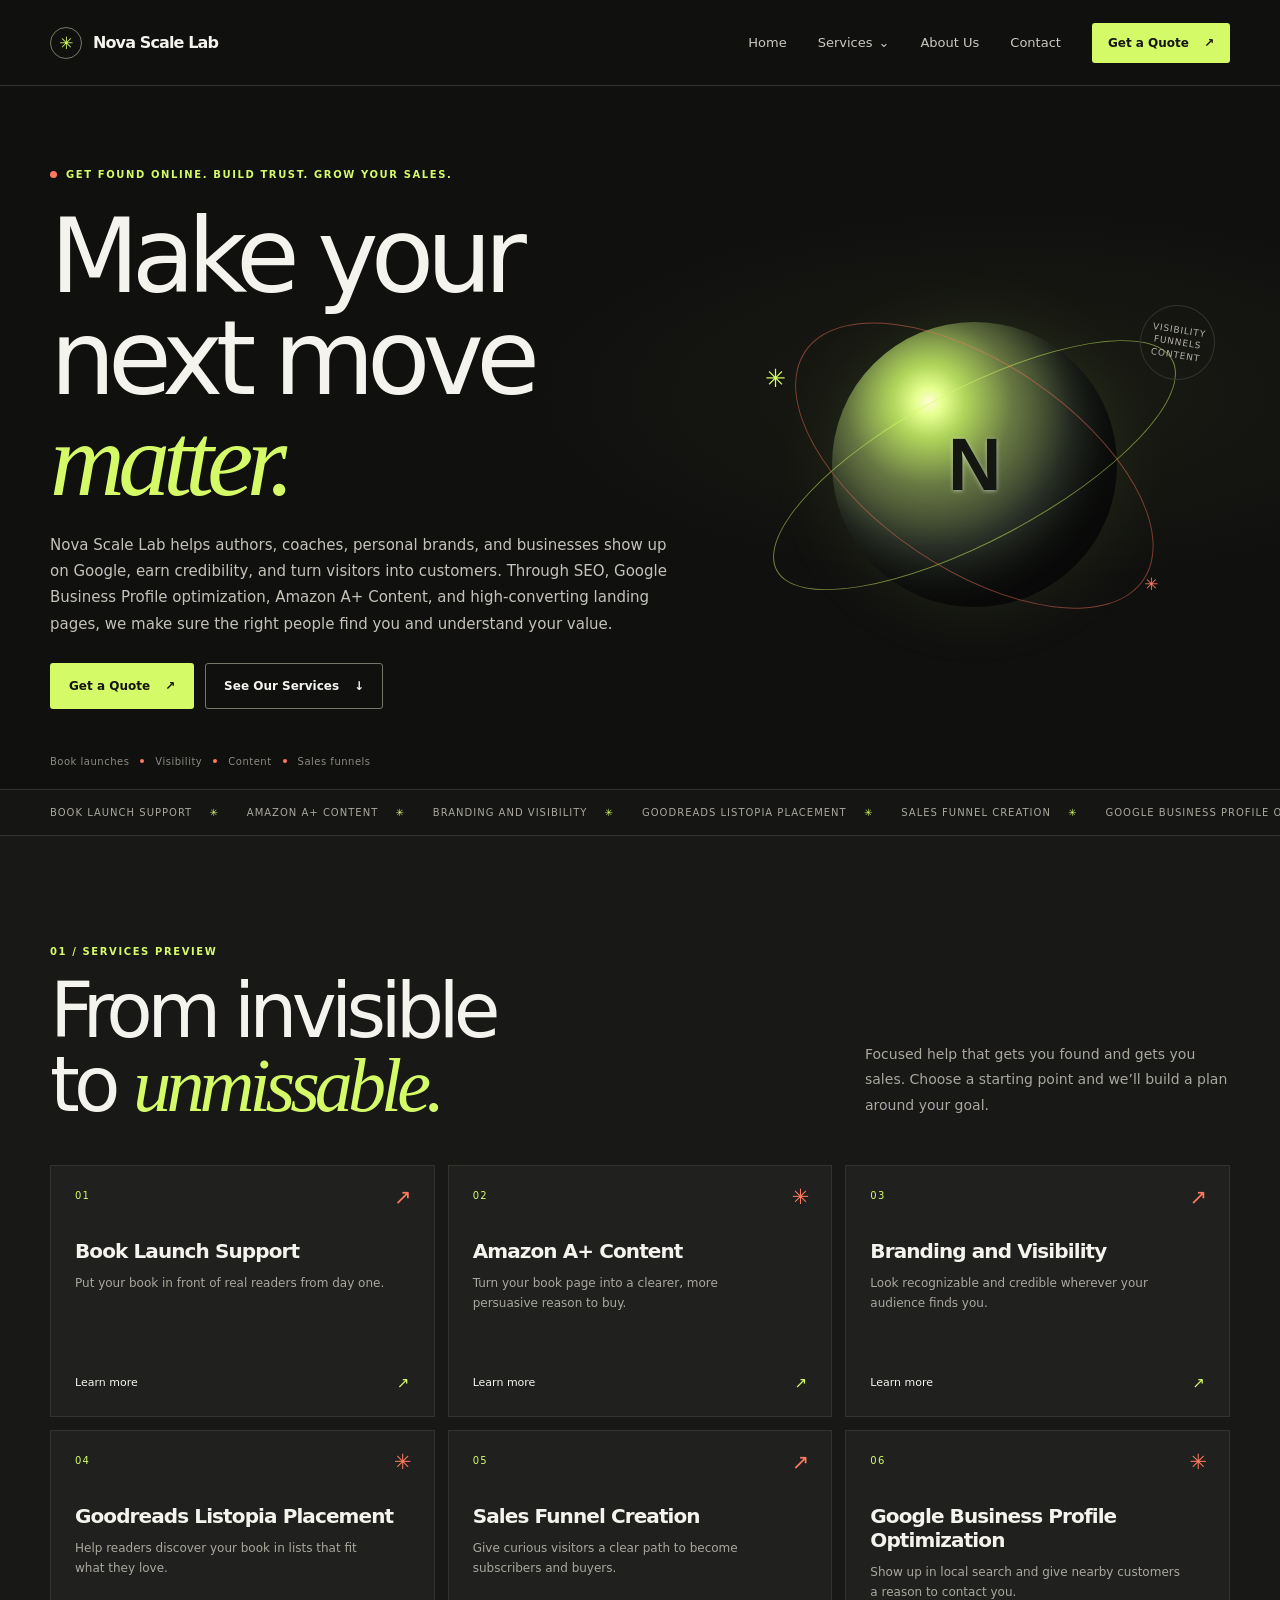
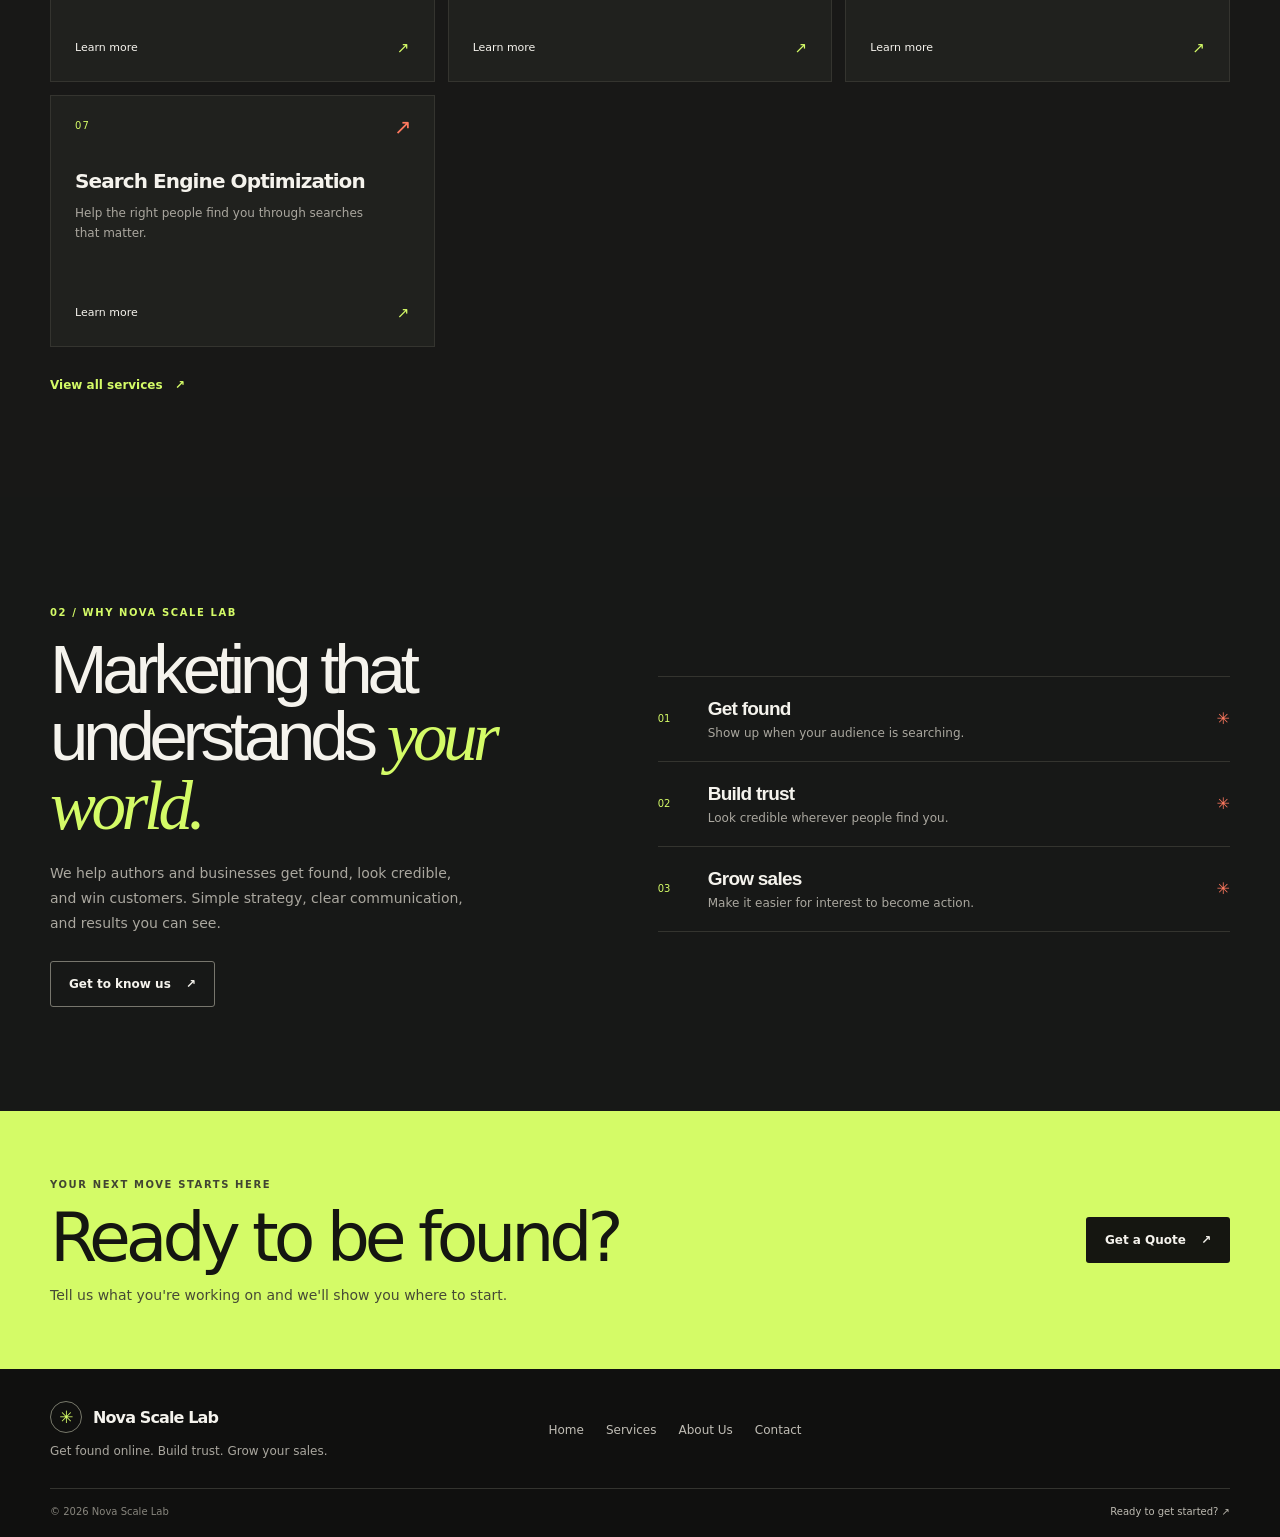
==== commit 3b25a9b4: "Added new functionalities" ====
--- a/index.html
+++ b/index.html
@@ -1,48 +1,225 @@
 <!doctype html>
 <html lang="en">
-<head>
-  <meta charset="utf-8">
-  <meta name="viewport" content="width=device-width, initial-scale=1">
-  <meta name="theme-color" content="#10100f">
-  <meta name="description" content="NovaScaleLab is an independent digital studio building thoughtful brands and useful digital products.">
-  <title>NovaScaleLab — Independent digital studio</title>
-  <link rel="stylesheet" href="css/style.css">
-</head>
-<body>
-  <header class="wrap topbar">
-    <a class="brand" href="#top" aria-label="NovaScaleLab home"><span class="brand-icon">✳</span><span>NovaScaleLab</span></a>
-    <nav class="nav" id="nav"><a href="#work">Work</a><a href="#services">Services</a><a href="#about">About</a><a class="contact" href="#contact">Let’s talk <span aria-hidden="true">↗</span></a></nav>
-    <button class="menu" id="menu" aria-expanded="false" aria-controls="nav">Menu</button>
-  </header>
-  <main id="top">
-    <div class="wrap hero">
-      <div class="hero-grid">
-        <div>
-          <div class="kicker">Get Found Online. Build Trust. Grow Your Sales</div>
-          <h1>Make your<br>next move<br><em>matter.</em></h1>
-          <p class="hero-copy">Nova Scale Lab helps Authors, Coaches, Personal Brands and Businesses show up on Google, earn credibility and turn visitors into customers. Through SEO, Google Business Profile optimization, Amazon A+ Content and high-converting landing pages. We make sure the right people find you and understand your value.</p>
-          
-          <div class="hero-foot">
-            <p>Strategy · Design · Development</p>
-            <a class="round-arrow" href="#work" aria-label="Explore selected work">↓</a>
-          </div>
-        </div>
-        <div class="hero-art" aria-hidden="true">
-          <div class="orbit-label">IDEAS<br>INTO<br>IMPACT</div>
-          <div class="orb"></div>
-        </div>
-      </div>
-    </div>
-    <div class="ticker"><div class="wrap ticker-inner"><span><b>✳</b>Brand systems</span><span><b>✳</b>Digital products</span><span><b>✳</b>Web experiences</span><span><b>✳</b>Growth strategy</span><span><b>✳</b>Built to scale</span></div></div>
-    <section class="wrap" id="work"><div class="section-head"><div><span class="section-tag">01 / Selected work</span><h2>Made to move<br>things forward.</h2></div><p class="section-note">A look at the kind of thoughtful, high-impact work we create with ambitious teams.</p></div><div class="work-grid">
-      <article class="project"><div class="project-visual"><div class="mock"><div class="mock-bar"><span class="mock-logo">FORME / OBJECTS FOR LIVING</span><span class="mock-button">SHOP NOW ↗</span></div><div class="mock-title">Less, but<br>better living.</div><div class="mock-sub">Everyday objects, made to stay.</div><div class="mock-products"><i class="product"></i><i class="product"></i></div></div></div><div class="project-info"><div><h3>Forme Goods</h3><p>Commerce concept · Brand direction</p></div><span class="project-type">Concept study</span></div></article>
-      <article class="project"><div class="project-visual"><div class="mock"><div class="mock-bar"><span class="mock-logo">NORTHSTAR / FINANCIAL</span><span class="mock-button">SIGN IN</span></div><div class="dashboard"><div class="chart-card"><small>PORTFOLIO VALUE</small><strong>$84,290</strong><div class="bars"><i></i><i></i><i></i><i></i><i></i><i></i></div></div><div class="chart-card"><small>THIS MONTH</small><strong>+12.8%</strong><div class="bars"><i></i><i></i><i></i><i></i><i></i><i></i></div></div></div></div></div><div class="project-info"><div><h3>Northstar Finance</h3><p>Product concept · UX/UI design</p></div><span class="project-type">Concept study</span></div></article>
-    </div></section>
-    <section class="services" id="services"><div class="wrap service-layout"><div class="service-intro"><span class="section-tag">02 / What we do</span><h2>From first<br>thought to<br>full scale.</h2><p>Small, senior teams bringing strategy, craft and technology together to solve the right problems.</p></div><div class="service-list"><div class="service-row"><span class="num">01</span><h3>Brand strategy & identity</h3><span>↗</span></div><div class="service-row"><span class="num">02</span><h3>Web design & development</h3><span>↗</span></div><div class="service-row"><span class="num">03</span><h3>Digital product experiences</h3><span>↗</span></div><div class="service-row"><span class="num">04</span><h3>Creative direction</h3><span>↗</span></div></div></div></section>
-    <section class="wrap about" id="about"><div><span class="section-tag">03 / About the studio</span><h2>Big picture<br>thinking.<br>Hands-on making.</h2></div><div class="about-copy"><p>NovaScaleLab is an independent digital studio for people building what’s next. We partner closely with founders and teams to shape ideas into memorable brands and useful products.</p><p>Good work starts with curiosity, gets better through collaboration, and earns its place by making a real difference.</p><div class="principles"><div><strong>01</strong><span>Think clearly</span></div><div><strong>02</strong><span>Make with care</span></div><div><strong>03</strong><span>Build for growth</span></div></div></div></section>
-    <section class="cta" id="contact"><div class="wrap cta-row"><div><span class="section-tag" style="color:#464a35">Have a good one?</span><h2>Let’s make it happen.</h2><p>Tell us what you’re working on and where you want to take it.</p></div><a class="cta-link" href="mailto:hello@novascalelab.com" aria-label="Email NovaScaleLab">↗</a></div></section>
-  </main>
-  <footer class="wrap footer"><div class="footer-top"><a class="brand" href="#top"><span class="brand-icon">✳</span><span>NovaScaleLab</span></a><div class="footer-links"><a href="#work">Work</a><a href="#services">Services</a><a href="#about">About</a><a href="mailto:hello@novascalelab.com">Email ↗</a></div><small>© <span id="year">2026</span> NovaScaleLab. All rights reserved.</small></div></footer>
-  <script src="js/script.js" defer></script>
-</body>
-</html>
+    <head>
+        <meta charset="utf-8">
+        <meta name="viewport" content="width=device-width, initial-scale=1">
+        <meta name="theme-color" content="#10100f">
+        <meta name="description" content="Get found online, build trust, and grow sales with Nova Scale Lab. SEO, book launch support, brand visibility, and digital growth services.">
+        <title>Home | Nova Scale Lab</title>
+        <link rel="stylesheet" href="css/style.css">
+        <link rel="stylesheet" href="css/home.css">
+    </head>
+    <body>
+        <header class="site-header">
+            <div class="wrap header-inner">
+                <a class="brand" href="index.html" aria-label="Nova Scale Lab home">
+                    <span class="brand-mark" aria-hidden="true">✳</span>
+                    <span>Nova Scale Lab</span>
+                </a>
+                <button class="menu-toggle" type="button" aria-expanded="false" aria-controls="primary-nav">
+                    <span class="menu-lines" aria-hidden="true">☰</span>
+                    <span class="sr-only">Open menu</span>
+                </button>
+                <nav class="primary-nav" id="primary-nav" aria-label="Main navigation">
+                    <a href="index.html">Home</a>
+                    <div class="nav-services">
+                        <a class="nav-services-link" href="services.html">Services <span aria-hidden="true">⌄</span></a>
+                        <div class="service-dropdown">
+                            <a href="book-launch-support.html">Book Launch Support</a>
+                            <a href="amazon-a-plus-content.html">Amazon A+ Content</a>
+                            <a href="branding-visibility.html">Branding and Visibility</a>
+                            <a href="goodreads-listopia-placement.html">Goodreads Listopia Placement</a>
+                            <a href="sales-funnel-creation.html">Sales Funnel Creation</a>
+                            <a href="google-business-profile-optimization.html">Google Business Profile Optimization</a>
+                            <a href="search-engine-optimization.html">Search Engine Optimization</a>
+                        </div>
+                    </div>
+                    <a href="about.html">About Us</a>
+                    <a href="contact.html">Contact</a>
+                    <a class="button button-primary nav-quote" href="contact.html">Get a Quote <span aria-hidden="true">↗</span></a>
+                </nav>
+            </div>
+        </header>
+        <main>
+            <section class="home-hero">
+                <div class="wrap hero-layout">
+                    <div class="hero-copy">
+                        <span class="eyebrow">
+                            <span class="eyebrow-dot"></span> Get found online. Build trust. Grow your sales.
+                        </span>
+                        <h1>Make your next move <em>matter.</em></h1>
+                        <p>Nova Scale Lab helps authors, coaches, personal brands, and businesses show up on Google, earn credibility, and turn visitors into customers. Through SEO, Google Business Profile optimization, Amazon A+ Content, and high-converting landing pages, we make sure the right people find you and understand your value.</p>
+                        <div class="hero-actions">
+                            <a class="button button-primary" href="contact.html">Get a Quote <span aria-hidden="true">↗</span></a>
+                            <a class="button button-outline" href="#services-preview">See Our Services <span aria-hidden="true">↓</span></a>
+                        </div>
+                        <div class="hero-proof">
+                            <span>Book launches</span><i></i>
+                            <span>Visibility</span><i></i>
+                            <span>Content</span><i></i>
+                            <span>Sales funnels</span>
+                        </div>
+                    </div>
+                    <div class="hero-art" aria-label="Abstract Nova Scale Lab visibility graphic">
+                        <div class="art-orbit orbit-one"></div>
+                        <div class="art-orbit orbit-two"></div>
+                        <div class="art-sun">
+                            <span>N</span>
+                        </div>
+                        <div class="art-caption">VISIBILITY<br>FUNNELS<br>CONTENT</div>
+                        <span class="art-star star-one">✳</span>
+                        <span class="art-star star-two">✳</span>
+                    </div>
+                </div>
+                <!-- <a class="scroll-cue" href="#services-preview">
+                    <span>Explore what we do</span><span class="scroll-arrow" aria-hidden="true">↓</span>
+                </a> -->
+            </section>
+            <div class="service-ticker" aria-label="Our services">
+                <div class="wrap ticker-track">
+                    <span>Book Launch Support <b>✳</b></span>
+                    <span>Amazon A+ Content <b>✳</b></span>
+                    <span>Branding and Visibility <b>✳</b></span>
+                    <span>Goodreads Listopia Placement <b>✳</b></span>
+                    <span>Sales Funnel Creation <b>✳</b></span>
+                    <span>Google Business Profile Optimization <b>✳</b></span>
+                    <span>Search Engine Optimization <b>✳</b></span>
+                </div>
+            </div>
+            <section class="home-services section-pad" id="services-preview">
+                <div class="wrap">
+                    <div class="section-intro"><div>
+                        <span class="eyebrow">01 / Services preview</span>
+                        <h2>From invisible<br>to <em>unmissable.</em></h2></div>
+                        <p>Focused help that gets you found and gets you sales. Choose a starting point and we’ll build a plan around your goal.</p>
+                    </div>
+                    <div class="service-card-grid">
+                        <a class="service-card" href="book-launch-support.html">
+                            <span class="card-number">01</span>
+                            <span class="card-icon" aria-hidden="true">↗</span>
+                            <h3>Book Launch Support</h3>
+                            <p>Put your book in front of real readers from day one.</p>
+                            <span class="card-link">Learn more <b aria-hidden="true">↗</b></span>
+                        </a>
+                        <a class="service-card" href="amazon-a-plus-content.html">
+                            <span class="card-number">02</span>
+                            <span class="card-icon" aria-hidden="true">✳</span>
+                            <h3>Amazon A+ Content</h3>
+                            <p>Turn your book page into a clearer, more persuasive reason to buy.</p>
+                            <span class="card-link">Learn more <b aria-hidden="true">↗</b></span>
+                        </a>
+                        <a class="service-card" href="branding-visibility.html">
+                            <span class="card-number">03</span>
+                            <span class="card-icon" aria-hidden="true">↗</span>
+                            <h3>Branding and Visibility</h3>
+                            <p>Look recognizable and credible wherever your audience finds you.</p>
+                            <span class="card-link">Learn more <b aria-hidden="true">↗</b></span>
+                        </a>
+                        <a class="service-card" href="goodreads-listopia-placement.html">
+                            <span class="card-number">04</span>
+                            <span class="card-icon" aria-hidden="true">✳</span>
+                            <h3>Goodreads Listopia Placement</h3>
+                            <p>Help readers discover your book in lists that fit what they love.</p>
+                            <span class="card-link">Learn more <b aria-hidden="true">↗</b></span>
+                        </a>
+                        <a class="service-card" href="sales-funnel-creation.html">
+                            <span class="card-number">05</span>
+                            <span class="card-icon" aria-hidden="true">↗</span>
+                            <h3>Sales Funnel Creation</h3>
+                            <p>Give curious visitors a clear path to become subscribers and buyers.</p>
+                            <span class="card-link">Learn more <b aria-hidden="true">↗</b></span>
+                        </a>
+                        <a class="service-card" href="google-business-profile-optimization.html">
+                            <span class="card-number">06</span>
+                            <span class="card-icon" aria-hidden="true">✳</span>
+                            <h3>Google Business Profile Optimization</h3>
+                            <p>Show up in local search and give nearby customers a reason to contact you.</p>
+                            <span class="card-link">Learn more <b aria-hidden="true">↗</b></span>
+                        </a>
+                        <a class="service-card" href="search-engine-optimization.html">
+                            <span class="card-number">07</span>
+                            <span class="card-icon" aria-hidden="true">↗</span>
+                            <h3>Search Engine Optimization</h3>
+                            <p>Help the right people find you through searches that matter.</p>
+                            <span class="card-link">Learn more <b aria-hidden="true">↗</b></span>
+                        </a>
+                    </div>
+                    <div class="section-action">
+                        <a class="text-link" href="services.html">View all services <span aria-hidden="true">↗</span></a>
+                    </div>
+                </div>
+            </section>
+            <section class="why-section section-pad">
+                <div class="wrap why-layout">
+                    <div>
+                        <span class="eyebrow">02 / Why Nova Scale Lab</span>
+                        <h2>Marketing that understands <em>your world.</em></h2>
+                        <p>We help authors and businesses get found, look credible, and win customers. Simple strategy, clear communication, and results you can see.</p>
+                        <a class="button button-outline" href="about.html">Get to know us <span aria-hidden="true">↗</span></a>
+                    </div>
+                    <div class="promise-list">
+                        <article>
+                            <span>01</span>
+                            <div>
+                                <h3>Get found</h3>
+                                <p>Show up when your audience is searching.</p>
+                            </div>
+                            <span class="promise-mark">✳</span>
+                        </article>
+                        <article>
+                            <span>02</span>
+                            <div>
+                                <h3>Build trust</h3>
+                                <p>Look credible wherever people find you.</p>
+                            </div>
+                            <span class="promise-mark">✳</span>
+                        </article>
+                        <article>
+                            <span>03</span>
+                            <div>
+                                <h3>Grow sales</h3>
+                                <p>Make it easier for interest to become action.</p>
+                            </div>
+                            <span class="promise-mark">✳</span>
+                        </article>
+                    </div>
+                </div>
+            </section>
+            <section class="closing-cta">
+                <div class="wrap cta-inner">
+                    <div>
+                        <span class="eyebrow">Your next move starts here</span>
+                        <h2>Ready to be found?</h2>
+                        <p>Tell us what you're working on and we'll show you where to start.</p>
+                    </div>
+                    <a class="button button-dark" href="contact.html">Get a Quote <span aria-hidden="true">↗</span></a>
+                </div>
+            </section>
+        </main>
+        <footer class="site-footer">
+            <div class="wrap footer-main">
+                <div>
+                    <a class="brand" href="index.html">
+                        <span class="brand-mark" aria-hidden="true">✳</span>
+                        <span>Nova Scale Lab</span>
+                    </a>
+                    <p>Get found online. Build trust. Grow your sales.</p>
+                </div>
+                <nav class="footer-links" aria-label="Footer navigation">
+                    <a href="index.html">Home</a>
+                    <a href="services.html">Services</a>
+                    <a href="about.html">About Us</a>
+                    <a href="contact.html">Contact</a>
+                </nav>
+                <!-- <a class="footer-email" href="mailto:hello@novascalelab.com">hello@novascalelab.com <span aria-hidden="true">↗</span></a>-->
+            </div>
+            <div class="wrap footer-bottom">
+                <span>© <span data-year>2026</span> Nova Scale Lab</span>
+                <a href="contact.html">Ready to get started? <span aria-hidden="true">↗</span></a>
+            </div>
+        </footer>
+        <script src="js/home.js" defer></script>
+        <script src="js/common.js" defer></script>
+        <script src="js/home.js" defer></script>
+    </body>
+</html>
--- a/css/style.css
+++ b/css/style.css
@@ -1,671 +1,4 @@
-    :root{
-        color-scheme:dark;
-        --bg:#10100f;
-        --panel:#181817;
-        --ink:#f5f3ed;
-        --muted:#a3a19a;
-        --line:#32312d;
-        --lime:#d4fb67;
-        --orange:#ff795f;
-        font-family:Inter,ui-sans-serif,system-ui,-apple-system,BlinkMacSystemFont,"Segoe UI",sans-serif;
-        font-synthesis:none;
-        text-rendering:optimizeLegibility;
-        -webkit-font-smoothing:antialiased;
-        scroll-behavior:smooth
-    }
-    *{box-sizing:border-box}
-    body{
-        margin:0;
-        background:var(--bg);
-        color:var(--ink)
-    }
-    a{
-        color:inherit;
-        text-decoration:none
-    }
-    button{
-        font:inherit
-    }
-    .wrap{
-        width:min(1180px,calc(100% - 48px));
-        margin:auto
-    }
-    .topbar{
-        height:86px;
-        display:flex;
-        align-items:center;
-        justify-content:space-between;
-        border-bottom:1px solid var(--line)
-    }
-    .brand{
-        display:flex;
-        align-items:center;
-        gap:11px;
-        font-size:16px;
-        font-weight:700;
-        letter-spacing:-.04em
-    }
-    .brand-icon{
-        width:31px;
-        height:31px;
-        border:1px solid #77786a;
-        border-radius:50%;
-        display:grid;
-        place-items:center;
-        color:var(--lime);
-        font-size:17px
-    }
-    .nav{
-        display:flex;
-        align-items:center;
-        gap:36px;
-        font-size:13px;
-        color:#c5c2b9
-    }
-    .nav a:hover{
-        color:var(--lime)
-    }
-    .nav .contact{
-        color:var(--bg);
-        background:var(--lime);
-        padding:12px 17px;
-        border-radius:3px;
-        font-weight:700
-    }
-    .menu{
-        display:none;
-        border:1px solid var(--line);
-        color:var(--ink);
-        background:none;
-        border-radius:3px;
-        padding:9px 12px
-    }
-    .hero{
-        min-height:625px;
-        padding:94px 0 66px;
-        position:relative;
-        overflow:hidden;
-        border-bottom:1px solid var(--line)
-    }
-    .hero:after{
-        content:"";
-        position:absolute;
-        width:520px;
-        height:520px;
-        right:-130px;
-        top:18px;
-        border-radius:50%;
-        background:radial-gradient(circle,rgba(212,251,103,.10),rgba(212,251,103,.025) 42%,transparent 70%);
-        pointer-events:none
-    }
-    .hero-grid{
-        display:grid;
-        grid-template-columns:1.22fr .78fr;
-        gap:36px;
-        align-items:end;
-        position:relative;
-        z-index:1
-    }
-    .kicker{
-        display:flex;
-        align-items:center;
-        gap:10px;
-        color:var(--lime);
-        font-size:11px;
-        letter-spacing:.17em;
-        text-transform:uppercase;
-        font-weight:700
-    }
-    /*.kicker:before{
-        content:"";
-        width:14px;
-        height:1px;
-        background:var(--lime)
-    }*/
-    h1{
-        max-width:760px;
-        margin:27px 0 26px;
-        font-size:clamp(64px,9.2vw,124px);
-        line-height:.88;
-        letter-spacing:-.09em;
-        font-weight:570
-    }
-    h1 em{
-        font-family:Georgia,serif;
-        font-weight:400;
-        color:var(--lime);
-        letter-spacing:-.08em
-    }
-    .hero-copy{
-        max-width:490px;
-        color:#c1beb5;
-        font-size:16px;
-        line-height:1.7
-    }
-    .hero-foot{
-        display:flex;
-        align-items:center;
-        justify-content:space-between;
-        margin-top:60px
-    }
-    .hero-foot p{
-        margin:0;
-        color:#85837d;
-        font-size:12px
-    }
-    .round-arrow{
-        display:grid;
-        place-items:center;
-        width:43px;
-        height:43px;
-        border:1px solid #66645c;
-        border-radius:50%;
-        font-size:17px;
-        color:var(--lime);
-        transition:.2s
-    }
-    .round-arrow:hover{
-        background:var(--lime);
-        color:var(--bg);
-        border-color:var(--lime)
-    }
-    .hero-art{
-        height:280px;
-        position:relative;
-        display:grid;
-        place-items:center
-    }
-    .orb{
-        width:min(100%,300px);
-        aspect-ratio:1;
-        border-radius:50%;
-        position:relative;
-        background:radial-gradient(circle at 31% 28%,#fff7c4 0,#d4fb67 8%,#7b963d 24%,#30372a 49%,#171916 68%,#10100f 72%);
-        box-shadow:inset -35px -30px 55px #090a08,0 0 85px #d4fb6715
-    }
-    .orb:before{
-        content:"";
-        position:absolute;
-        width:145%;
-        height:41%;
-        left:-23%;
-        top:30%;
-        border:1px solid #d4fb6790;
-        border-radius:50%;
-        transform:rotate(-24deg);
-        box-shadow:0 0 25px #d4fb6720
-    }
-    .orb:after{
-        content:"N";
-        position:absolute;
-        inset:0;
-        display:grid;
-        place-items:center;
-        color:#10100f;
-        font-size:64px;
-        font-weight:800;
-        letter-spacing:-.12em;
-        text-shadow:0 1px 1px #fff9
-    }
-    .orbit-label{
-        position:absolute;
-        right:0;
-        top:15px;
-        border:1px solid var(--line);
-        border-radius:50%;
-        width:75px;
-        height:75px;
-        display:grid;
-        place-items:center;
-        color:#aaa79b;
-        font-size:10px;
-        letter-spacing:.12em;
-        text-align:center;
-        line-height:1.4;
-        transform:rotate(12deg)
-    }
-    .ticker{
-        overflow:hidden;
-        border-bottom:1px solid var(--line);
-        padding:21px 0;
-        color:#77766d;
-        font-size:10px;
-        letter-spacing:.19em;
-        text-transform:uppercase
-    }
-    .ticker-inner{
-        display:flex;
-        justify-content:space-between;
-        gap:25px;
-        white-space:nowrap
-    }
-    .ticker b{
-        color:var(--lime);
-        font-weight:500;
-        margin-right:10px
-    }
-    section{
-        padding:105px 0
-    }
-    .section-head{
-        display:flex;
-        justify-content:space-between;
-        align-items:end;
-        margin-bottom:39px
-    }
-    .section-tag{
-        font-size:11px;
-        color:var(--lime);
-        text-transform:uppercase;
-        letter-spacing:.16em
-    }
-    .section-head h2{
-        margin:12px 0 0;
-        font-size:clamp(38px,5.5vw,67px);
-        letter-spacing:-.07em;
-        line-height:.98;
-        font-weight:550
-    }
-    .section-note{
-        max-width:300px;
-        color:var(--muted);
-        font-size:13px;
-        line-height:1.7;
-        margin:0 0 3px
-    }
-    .work-grid{
-        display:grid;
-        grid-template-columns:1fr 1fr;
-        gap:20px
-    }
-    .project{min-width:0}
-    .project-visual{
-        height:310px;
-        border:1px solid #32322c;
-        position:relative;
-        overflow:hidden;
-        display:grid;
-        place-items:center
-    }
-    .project:nth-child(1) .project-visual{
-        background:#c9d0bc;
-        color:#142019
-    }
-    .project:nth-child(2) .project-visual{
-        background:#e5d0be;
-        color:#40251e
-    }
-    .mock{
-        width:73%;
-        height:72%;
-        border-radius:9px;
-        background:#eff2e9;
-        box-shadow:0 22px 50px #0003;
-        transform:rotate(-4deg);
-        padding:18px;
-        position:relative
-    }
-    .mock-bar{
-        display:flex;
-        justify-content:space-between;
-        align-items:center;
-        font-size:9px;
-        color:#28342a
-    }
-    .mock-logo{
-        font-size:11px;
-        font-weight:800;
-        letter-spacing:-.04em
-    }
-    .mock-button{
-        background:#202b24;
-        color:white;
-        padding:6px 10px;
-        border-radius:20px;
-        font-size:8px
-    }
-    .mock-title{
-        font-size:clamp(20px,3vw,38px);
-        letter-spacing:-.07em;
-        line-height:.92;
-        margin:26px 0 12px;
-        max-width:240px;
-        font-weight:700
-    }
-    .mock-sub{
-        font-size:8px;
-        color:#687064
-    }
-    .mock-products{
-        position:absolute;
-        right:12px;
-        bottom:-12px;
-        display:flex;
-        gap:8px
-    }
-    .product{
-        width:60px;
-        height:78px;
-        border-radius:30px 30px 7px 7px;
-        background:linear-gradient(145deg,#91a778,#344c32);
-        border:4px solid #f0f2e7;
-        box-shadow:0 8px 15px #0002
-    }
-    .product:nth-child(2){
-        height:93px;
-        background:linear-gradient(145deg,#e2b471,#77543a)
-    }
-    .project:nth-child(2) .mock{
-        background:#201c1a;
-        color:#fff2e8;
-        transform:rotate(3deg)
-    }
-    .project:nth-child(2) .mock-bar{ color:#e8d4c2 }
-    .project:nth-child(2) .mock-button{ background:#ed7659 }
-    .project:nth-child(2) .mock-sub{ color:#c0aa9d }
-    .dashboard{
-        position:absolute;
-        inset:67px 16px 14px;
-        display:flex;
-        gap:9px
-    }
-    .chart-card{
-        background:#302723;
-        border-radius:5px;
-        padding:12px;
-        flex:1
-    }
-    .chart-card small{
-        font-size:8px;
-        color:#c8b5a8
-    }
-    .chart-card strong{
-        display:block;
-        font-size:24px;
-        margin:12px 0;
-        color:#fff2e8
-    }
-    .bars{
-        height:46px;
-        display:flex;
-        align-items:end;
-        gap:4px
-    }
-    .bars i{
-        display:block;
-        flex:1;
-        border-radius:3px 3px 0 0;
-        background:#ed7659
-    }
-    .bars i:nth-child(1){ height:35% }
-    .bars i:nth-child(2){ height:57% }
-    .bars i:nth-child(3){ height:44% }
-    .bars i:nth-child(4){ height:75% }
-    .bars i:nth-child(5){ height:60% }
-    .bars i:nth-child(6){ height:100% }
-    .project-info{ 
-        padding:18px 2px 0;
-        display:flex;
-        justify-content:space-between;
-        align-items:start
-    }
-    .project-info h3{
-        margin:0;
-        font-size:19px;
-        letter-spacing:-.04em;
-        font-weight:550
-    }
-    .project-info p{
-        margin:6px 0 0;
-        color:var(--muted);
-        font-size:12px
-    }
-    .project-type{
-        font-size:10px;
-        color:#aaa79e;
-        border:1px solid var(--line);
-        padding:7px 10px;
-        border-radius:30px
-    }
-    .services{
-        border-top:1px solid var(--line);
-        border-bottom:1px solid var(--line);
-        background:#141413
-    }
-    .service-layout{
-        display:grid;
-        grid-template-columns:.85fr 1.15fr;
-        gap:80px
-    }
-    .service-intro h2{
-        font-size:clamp(43px,6vw,72px);
-        letter-spacing:-.08em;
-        line-height:.95;
-        font-weight:550;
-        margin:16px 0
-    }
-    .service-intro p{
-        color:var(--muted);
-        font-size:14px;
-        line-height:1.8;
-        max-width:340px
-    }
-    .service-list{ border-top:1px solid var(--line) }
-    .service-row{
-        padding:22px 0;
-        border-bottom:1px solid var(--line);
-        display:grid;
-        grid-template-columns:45px 1fr auto;
-        align-items:center;
-        gap:12px
-    }
-    .service-row .num{
-        color:var(--lime);
-        font-size:11px
-    }
-    .service-row h3{
-        margin:0;
-        font-size:20px;
-        font-weight:500;
-        letter-spacing:-.04em
-    }
-    .service-row span:last-child{
-        color:#87857d;
-        font-size:18px
-    }
-    .about{
-        display:grid;
-        grid-template-columns:1fr 1fr;
-        gap:80px;
-        align-items:start
-    }
-    .about h2{
-        font-size:clamp(40px,5vw,62px);
-        letter-spacing:-.075em;
-        line-height:.96;
-        font-weight:550;
-        margin:16px 0
-    }
-    .about-copy{ padding-top:28px }
-    .about-copy p{
-        color:#b6b3aa;
-        font-size:16px;
-        line-height:1.8;
-        margin:0 0 22px
-    }
-    .principles{
-        display:grid;
-        grid-template-columns:repeat(3,1fr);
-        border-top:1px solid var(--line);
-        margin-top:35px;
-        padding-top:18px;
-        gap:14px
-    }
-    .principles strong{
-        display:block;
-        color:var(--lime);
-        font-size:20px;
-        font-weight:500;
-        letter-spacing:-.04em
-    }
-    .principles span{
-        display:block;
-        color:#8d8b82;
-        font-size:10px;
-        margin-top:5px
-    }
-    .cta{
-        padding:75px 0 82px;
-        background:var(--lime);
-        color:#151611
-    }
-    .cta-row{
-        display:flex;
-        justify-content:space-between;
-        align-items:center;
-        gap:30px
-    }
-    .cta h2{
-        font-size:clamp(43px,7vw,85px);
-        line-height:.92;
-        letter-spacing:-.08em;
-        font-weight:570;
-        margin:12px 0;
-        max-width:730px
-    }
-    .cta p{
-        font-size:13px;
-        color:#464a35;
-        margin:17px 0 0
-    }
-    .cta-link{
-        flex:none;
-        width:60px;
-        height:60px;
-        border:1px solid #555b3f;
-        border-radius:50%;
-        display:grid;
-        place-items:center;
-        font-size:25px;
-        transition:.2s
-    }
-    .cta-link:hover{
-        background:#171810;
-        color:var(--lime);
-        border-color:#171810
-    }
-    .footer{ padding:25px 0 28px }
-    .footer-top{
-        display:flex;
-        justify-content:space-between;
-        align-items:center
-    }
-    .footer small{ 
-        color:#85837b;
-        font-size:11px
-    }
-    .footer-links{
-        display:flex;
-        gap:22px;
-        font-size:11px;
-        color:#b9b6ad
-    }
-    .footer-links a:hover{ color:var(--lime) }
-    @media(max-width:760px){
-        .wrap{ width:min(100% - 36px,1180px) }
-        .topbar{ height:72px }
-        .nav{ 
-            display:none;
-            position:absolute;
-            z-index:5;
-            top:71px;
-            left:0;
-            right:0;
-            background:#171716;
-            padding:20px 22px 23px;
-            border-bottom:1px solid var(--line);
-            flex-direction:column;
-            align-items:stretch;
-            gap:0
-        }
-        .nav.open{ display:flex }
-        .nav a{ 
-            padding:14px 0;
-            border-bottom:1px solid #2d2c28
-        }
-        .nav .contact{
-            text-align:center;
-            margin-top:12px;
-            padding:13px
-        }
-        .menu{ display:block }
-        .hero{ 
-            padding:74px 0 45px;
-            min-height:unset
-        }
-        .hero-grid{
-            grid-template-columns:1fr;
-            gap:0
-        }
-        .hero-art{
-            height:245px;
-            grid-row:1
-        }
-        .orb{ width:210px }
-        .orbit-label{ 
-            right:8%;
-            top:10px
-        }
-        .hero-copy{ font-size:15px }
-        .hero-foot{ margin-top:35px }
-        .ticker-inner{
-            justify-content:flex-start;
-            min-width:700px
-        }
-        .ticker{ overflow:auto }
-        .section-head{ display:block }
-        .section-note{ margin-top:18px }
-        .work-grid{
-            grid-template-columns:1fr;
-            gap:32px
-        }
-        .project-visual{ height:275px }
-        .service-layout{
-            grid-template-columns:1fr;
-            gap:35px
-        }
-        .about{
-            grid-template-columns:1fr;
-            gap:5px
-        }
-        .about-copy{ padding:0 }
-        .principles{ margin-top:30px }
-        .cta-row{ align-items:flex-end }
-        .cta-link{ 
-            width:50px;
-            height:50px
-        }
-        .footer-top{
-            align-items:flex-start;
-            gap:20px;
-            flex-direction:column
-        }
-        .footer-links{ flex-wrap:wrap }
-    }
-    @media(max-width:420px){
-        h1{ font-size:62px }
-        .project-visual{ height:235px }
-        .mock{
-            width:82%;
-            height:75%;
-            padding:13px
-        }
-        .mock-title{ margin-top:20px }
-        .project-type{ font-size:9px }
-        .service-row h3{ font-size:17px }
-        .principles{ grid-template-columns:1fr 1fr }
-        .cta-row{ align-items:flex-start }
-        .cta-link{ margin-top:14px }
-    }
-    @media(prefers-reduced-motion:reduce){
-        :root{scroll-behavior:auto}*,*:before,*:after{transition:none!important}}
+:root{color-scheme:dark;--bg:#10100f;--panel:#171817;--panel-2:#1d1e1b;--ink:#f5f3ed;--muted:#aaa79f;--line:#34342f;--lime:#d4fb67;--orange:#ff795f;--ink-dark:#151611;font-family:'DM Sans',Inter,ui-sans-serif,system-ui,sans-serif;font-synthesis:none;text-rendering:optimizeLegibility;-webkit-font-smoothing:antialiased;scroll-behavior:smooth}*{box-sizing:border-box}body{margin:0;background:var(--bg);color:var(--ink)}a{color:inherit;text-decoration:none}button,input,select,textarea{font:inherit}button,a{-webkit-tap-highlight-color:transparent}.wrap{width:min(1180px,calc(100% - 48px));margin-inline:auto}.sr-only{position:absolute;width:1px;height:1px;padding:0;margin:-1px;overflow:hidden;clip:rect(0,0,0,0);white-space:nowrap;border:0}.site-header{height:86px;border-bottom:1px solid var(--line);position:relative;z-index:10;background:var(--bg)}.header-inner{height:100%;display:flex;align-items:center;justify-content:space-between}.brand{display:inline-flex;align-items:center;gap:11px;font:700 16px Inter,ui-sans-serif,system-ui,sans-serif;letter-spacing:-.055em}.brand-mark{display:grid;place-items:center;width:32px;height:32px;border:1px solid #77786a;border-radius:50%;color:var(--lime);font-size:17px}.primary-nav{height:100%;display:flex;align-items:center;gap:31px;font-size:13px;color:#cbc8c0}.primary-nav>a:not(.button):hover,.nav-services-link:hover,.footer-links a:hover{color:var(--lime)}.nav-services{height:100%;display:flex;align-items:center;position:relative}.nav-services-link{display:flex;align-items:center;gap:6px;height:100%}.service-dropdown{position:absolute;display:none;top:calc(100% - 1px);left:-18px;width:260px;padding:10px;background:#191a18;border:1px solid var(--line);box-shadow:0 20px 45px #0008}.nav-services:hover .service-dropdown,.nav-services:focus-within .service-dropdown{display:grid}.service-dropdown a{padding:10px 12px;border-radius:3px;font-size:12px}.service-dropdown a:hover{background:#242520;color:var(--lime)}.button{min-height:46px;padding:0 18px;display:inline-flex;align-items:center;justify-content:center;gap:15px;border:1px solid transparent;border-radius:3px;font-size:12px;font-weight:700;transition:transform .2s,background .2s,border-color .2s,color .2s}.button:hover{transform:translateY(-2px)}.button-primary{background:var(--lime);color:var(--ink-dark)}.button-primary:hover{background:#e1ff91}.button-outline{border-color:#77766d;color:var(--ink)}.button-outline:hover{border-color:var(--lime);color:var(--lime)}.button-dark{background:var(--ink-dark);color:var(--ink)}.button-dark:hover{background:#2c2d27}.nav-quote{min-height:40px;padding-inline:15px}.menu-toggle{display:none}.eyebrow{display:inline-flex;align-items:center;gap:9px;color:var(--lime);font-size:10px;font-weight:700;letter-spacing:.16em;text-transform:uppercase}.section-pad{padding:104px 0}.section-intro{display:flex;align-items:end;justify-content:space-between;gap:40px;margin-bottom:42px}.section-intro h2,.page-hero h1,.detail-hero h1,.home-hero h1{font:500 clamp(42px,6vw,76px)/.98 Inter,ui-sans-serif,system-ui,sans-serif;letter-spacing:-.075em;margin:15px 0 0}.section-intro h2 em,.page-hero h1 em,.detail-hero h1 em,.home-hero h1 em,.story-heading h2 em,.why-layout h2 em,.difference-section h2 em,.how-section h2 em,.contact-form-column h2 em,.contact-info-card h2 em,.included-section h2 em,.process-section h2 em,.audience-section h2 em,.faq-section h2 em{font-family:Georgia,serif;font-weight:400;color:var(--lime);letter-spacing:-.065em}.section-intro>p{max-width:365px;margin:0 0 5px;color:var(--muted);font-size:14px;line-height:1.8}.page-hero{padding:88px 0 78px;border-bottom:1px solid var(--line);background:radial-gradient(ellipse at 80% 40%,#d4fb670d,transparent 37%)}.page-hero-inner{max-width:930px}.page-hero h1{max-width:880px}.page-hero p{max-width:620px;color:#c2bfb6;font-size:16px;line-height:1.8;margin:22px 0 0}.closing-cta{background:var(--lime);color:var(--ink-dark);padding:62px 0}.cta-inner{display:flex;align-items:center;justify-content:space-between;gap:35px}.cta-inner .eyebrow{color:#414532}.cta-inner h2{font:500 clamp(36px,5.8vw,68px)/1 Inter,ui-sans-serif,system-ui,sans-serif;letter-spacing:-.075em;margin:12px 0}.cta-inner p{margin:0;color:#464a35;font-size:14px;line-height:1.65}.site-footer{padding:32px 0 20px}.footer-main{display:grid;grid-template-columns:1.2fr 1fr 1fr;gap:30px;align-items:center;padding-bottom:30px;border-bottom:1px solid var(--line)}.footer-main>div>p{color:var(--muted);font-size:12px;margin:11px 0 0}.footer-links{display:flex;justify-content:center;gap:22px;color:#c0bdb5;font-size:12px}.footer-email{justify-self:end;font-size:12px;color:var(--lime)}.footer-bottom{display:flex;justify-content:space-between;padding-top:17px;color:#88867e;font-size:10px}.footer-bottom a{color:#bdbab1}.text-link{display:inline-flex;align-items:center;gap:12px;color:var(--lime);font-size:12px;font-weight:700}.text-link:hover{gap:17px}.section-action{margin-top:27px}.service-card-grid{display:grid;grid-template-columns:repeat(3,minmax(0,1fr));gap:13px}.service-card{min-height:252px;padding:24px;background:var(--panel);border:1px solid var(--line);display:flex;flex-direction:column;position:relative;transition:transform .2s,border-color .2s,background .2s}.service-card:hover{transform:translateY(-4px);border-color:#727a54;background:#1b1d18}.card-number{font-size:10px;color:var(--lime);letter-spacing:.12em}.card-icon{position:absolute;right:22px;top:19px;font-size:21px;color:var(--orange)}.service-card h2,.service-card h3{font:600 20px/1.2 Inter,ui-sans-serif,system-ui,sans-serif;letter-spacing:-.045em;margin:38px 0 10px}.service-card p{color:var(--muted);font-size:12px;line-height:1.7;margin:0;max-width:310px}.card-link{display:flex;justify-content:space-between;align-items:center;margin-top:auto;padding-top:24px;color:#dedbd2;font-size:11px}.card-link b{font-size:15px;color:var(--lime);font-weight:400}.service-card-question{background:var(--lime);color:var(--ink-dark);border-color:var(--lime)}.service-card-question .card-number,.service-card-question .card-icon{color:#303323}.service-card-question p{color:#444735}.service-card-question .card-link{color:#202219}.service-card-question .card-link b{color:#202219}.footer-links a,.footer-bottom a,.footer-email,.primary-nav a{transition:color .2s}
+@media(max-width:800px){.wrap{width:min(100% - 38px,1180px)}.site-header{height:74px}.menu-toggle{display:grid;place-items:center;width:42px;height:40px;background:none;border:1px solid var(--line);border-radius:3px;color:var(--ink);font-size:17px;cursor:pointer}.primary-nav{display:none;position:absolute;left:0;right:0;top:73px;height:auto;padding:12px 20px 20px;background:#171817;border-bottom:1px solid var(--line);align-items:stretch;gap:0;flex-direction:column}.primary-nav.is-open{display:flex}.primary-nav>a:not(.button),.nav-services-link{padding:14px 2px;border-bottom:1px solid #2e2f2a}.nav-services{height:auto;display:block}.nav-services-link{height:auto;justify-content:space-between}.service-dropdown{display:grid;position:static;width:auto;box-shadow:none;border:0;border-bottom:1px solid var(--line);padding:0 0 8px 11px;background:transparent}.service-dropdown a{padding:9px 10px}.nav-quote{margin-top:14px}.section-pad{padding:76px 0}.section-intro{display:block}.section-intro>p{margin-top:17px}.service-card-grid{grid-template-columns:repeat(2,minmax(0,1fr))}.footer-main{grid-template-columns:1fr 1fr}.footer-links{justify-content:flex-start;flex-wrap:wrap}.footer-email{justify-self:start;grid-column:1/-1}.page-hero{padding:68px 0 60px}}
+@media(max-width:540px){.wrap{width:min(100% - 34px,1180px)}.section-pad{padding:66px 0}.section-intro h2,.page-hero h1,.detail-hero h1,.home-hero h1{font-size:clamp(40px,13vw,58px)}.service-card-grid{grid-template-columns:1fr}.service-card{min-height:218px}.cta-inner{align-items:flex-start;flex-direction:column}.closing-cta{padding:48px 0}.footer-main{grid-template-columns:1fr;gap:20px}.footer-email{grid-column:auto}.footer-bottom{gap:15px;flex-direction:column}.button{min-height:46px}}
+@media(prefers-reduced-motion:reduce){:root{scroll-behavior:auto}*,*:before,*:after{transition:none!important}}
--- a/css/home.css
+++ b/css/home.css
@@ -0,0 +1,3 @@
+.home-hero{min-height:590px;padding:77px 0 22px;position:relative;overflow:hidden;background:radial-gradient(ellipse at 79% 44%,#d4fb670d,transparent 34%)}.hero-layout{display:grid;grid-template-columns:1.1fr .9fr;align-items:center;gap:45px}.hero-copy{max-width:665px}.eyebrow-dot{width:7px;height:7px;border-radius:50%;background:var(--orange)}.home-hero h1{font-size:clamp(61px,8.1vw,104px);max-width:670px;margin:24px 0 20px}.hero-copy>p{max-width:620px;color:#c5c2b9;font-size:15px;line-height:1.75;margin:0}.hero-actions{display:flex;gap:11px;margin-top:26px}.hero-proof{display:flex;align-items:center;gap:11px;margin-top:47px;color:#8c8980;font-size:10px;letter-spacing:.05em}.hero-proof i{width:4px;height:4px;background:var(--orange);border-radius:50%}.hero-art{height:390px;position:relative;display:grid;place-items:center}.art-sun{width:min(66%,285px);aspect-ratio:1;border-radius:50%;display:grid;place-items:center;position:relative;z-index:1;background:radial-gradient(circle at 34% 28%,#fffbd4 0,#e5ff8e 5%,#b1d65c 13%,#687943 30%,#30372c 52%,#171916 72%,#10100f 74%);box-shadow:inset -30px -30px 55px #080908,0 0 75px #d4fb6715}.art-sun span{font:800 74px Manrope,sans-serif;color:#141611;text-shadow:0 1px 4px #fff8}.art-orbit{position:absolute;border:1px solid #d4fb6780;border-radius:50%;width:88%;height:39%;transform:rotate(-28deg);z-index:2}.orbit-two{width:80%;height:53%;transform:rotate(34deg);border-color:#ff795f70}.art-caption{position:absolute;right:3%;top:9%;z-index:3;width:75px;height:75px;border:1px solid var(--line);border-radius:50%;display:grid;place-items:center;text-align:center;color:#b4b1a7;font-size:9px;letter-spacing:.1em;line-height:1.4;transform:rotate(9deg)}.art-star{position:absolute;color:var(--lime);font-size:25px}.star-one{left:9%;top:24%}.star-two{right:14%;bottom:17%;font-size:17px;color:var(--orange)}.scroll-cue{display:flex;align-items:center;justify-content:flex-end;gap:15px;margin-top:3px;color:#8d8b82;font-size:10px}.scroll-arrow{width:38px;height:38px;border:1px solid #66645c;border-radius:50%;display:grid;place-items:center;color:var(--lime);font-size:16px}.service-ticker{overflow:hidden;padding:17px 0;border-block:1px solid var(--line);background:#151614}.ticker-track{display:flex;justify-content:space-between;gap:28px;white-space:nowrap;color:#aaa79e;font-size:10px;letter-spacing:.1em;text-transform:uppercase}.ticker-track b{color:var(--lime);font-weight:400;margin-left:13px}.home-services{background:#181817;color:var(--ink)}.home-services .eyebrow{color:var(--lime)}.home-services .section-intro h2{color:var(--ink)}.home-services .section-intro h2 em{color:var(--lime)}.home-services .section-intro>p{color:var(--muted)}.home-services .service-card{background:#20211e;border-color:var(--line)}.home-services .service-card:hover{border-color:#727a54;background:#252620}.home-services .service-card p{color:var(--muted)}.home-services .service-card h3{color:var(--ink)}.home-services .card-number{color:var(--lime)}.home-services .card-link{color:var(--ink)}.home-services .card-link b{color:var(--lime)}.home-services .text-link{color:var(--lime)}.why-section{background:#171817}.why-layout{display:grid;grid-template-columns:.95fr 1.05fr;gap:90px;align-items:center}.why-layout h2{font:500 clamp(42px,5.4vw,69px)/.98 Manrope,sans-serif;letter-spacing:-.075em;margin:16px 0}.why-layout>div:first-child>p{max-width:430px;color:var(--muted);font-size:14px;line-height:1.8;margin:20px 0 25px}.promise-list{border-top:1px solid var(--line)}.promise-list article{display:grid;grid-template-columns:35px 1fr 30px;gap:15px;align-items:center;padding:21px 0;border-bottom:1px solid var(--line)}.promise-list article>span:first-child{color:var(--lime);font-size:10px}.promise-list h3{margin:0;font:600 19px Manrope,sans-serif;letter-spacing:-.04em}.promise-list p{color:var(--muted);font-size:12px;margin:6px 0 0}.promise-mark{color:var(--orange);font-size:16px;text-align:right}
+@media(max-width:800px){.home-hero{padding:62px 0 20px;min-height:unset}.hero-layout{grid-template-columns:1fr;gap:0}.hero-copy{order:1}.hero-art{height:300px;order:0}.art-sun{width:205px}.art-sun span{font-size:57px}.art-orbit{width:80%}.hero-proof{flex-wrap:wrap;margin-top:32px}.scroll-cue{margin-top:28px}.ticker-track{justify-content:flex-start;min-width:1050px}.why-layout{grid-template-columns:1fr;gap:42px}}
+@media(max-width:540px){.hero-art{height:245px}.hero-copy>p{font-size:14px}.hero-actions{flex-wrap:wrap}.hero-proof{gap:8px;font-size:9px}.why-layout h2{font-size:48px}}
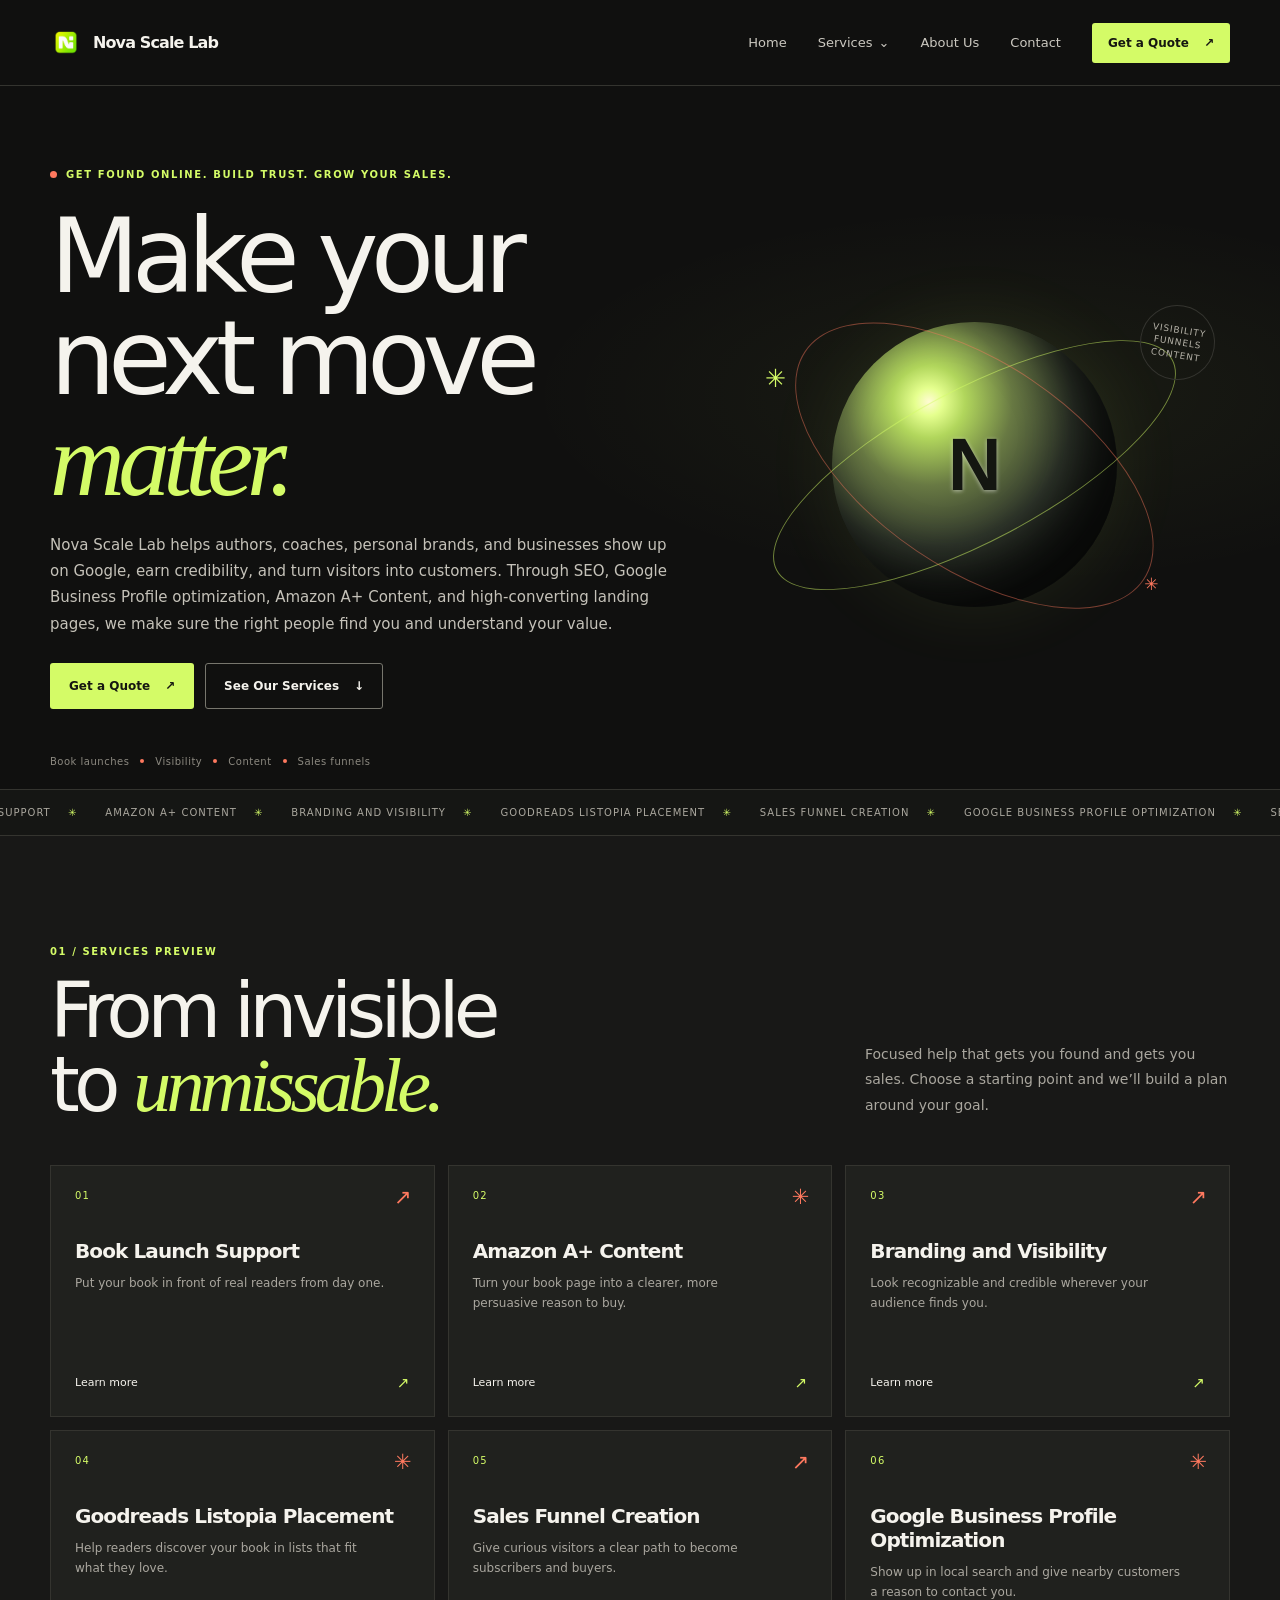
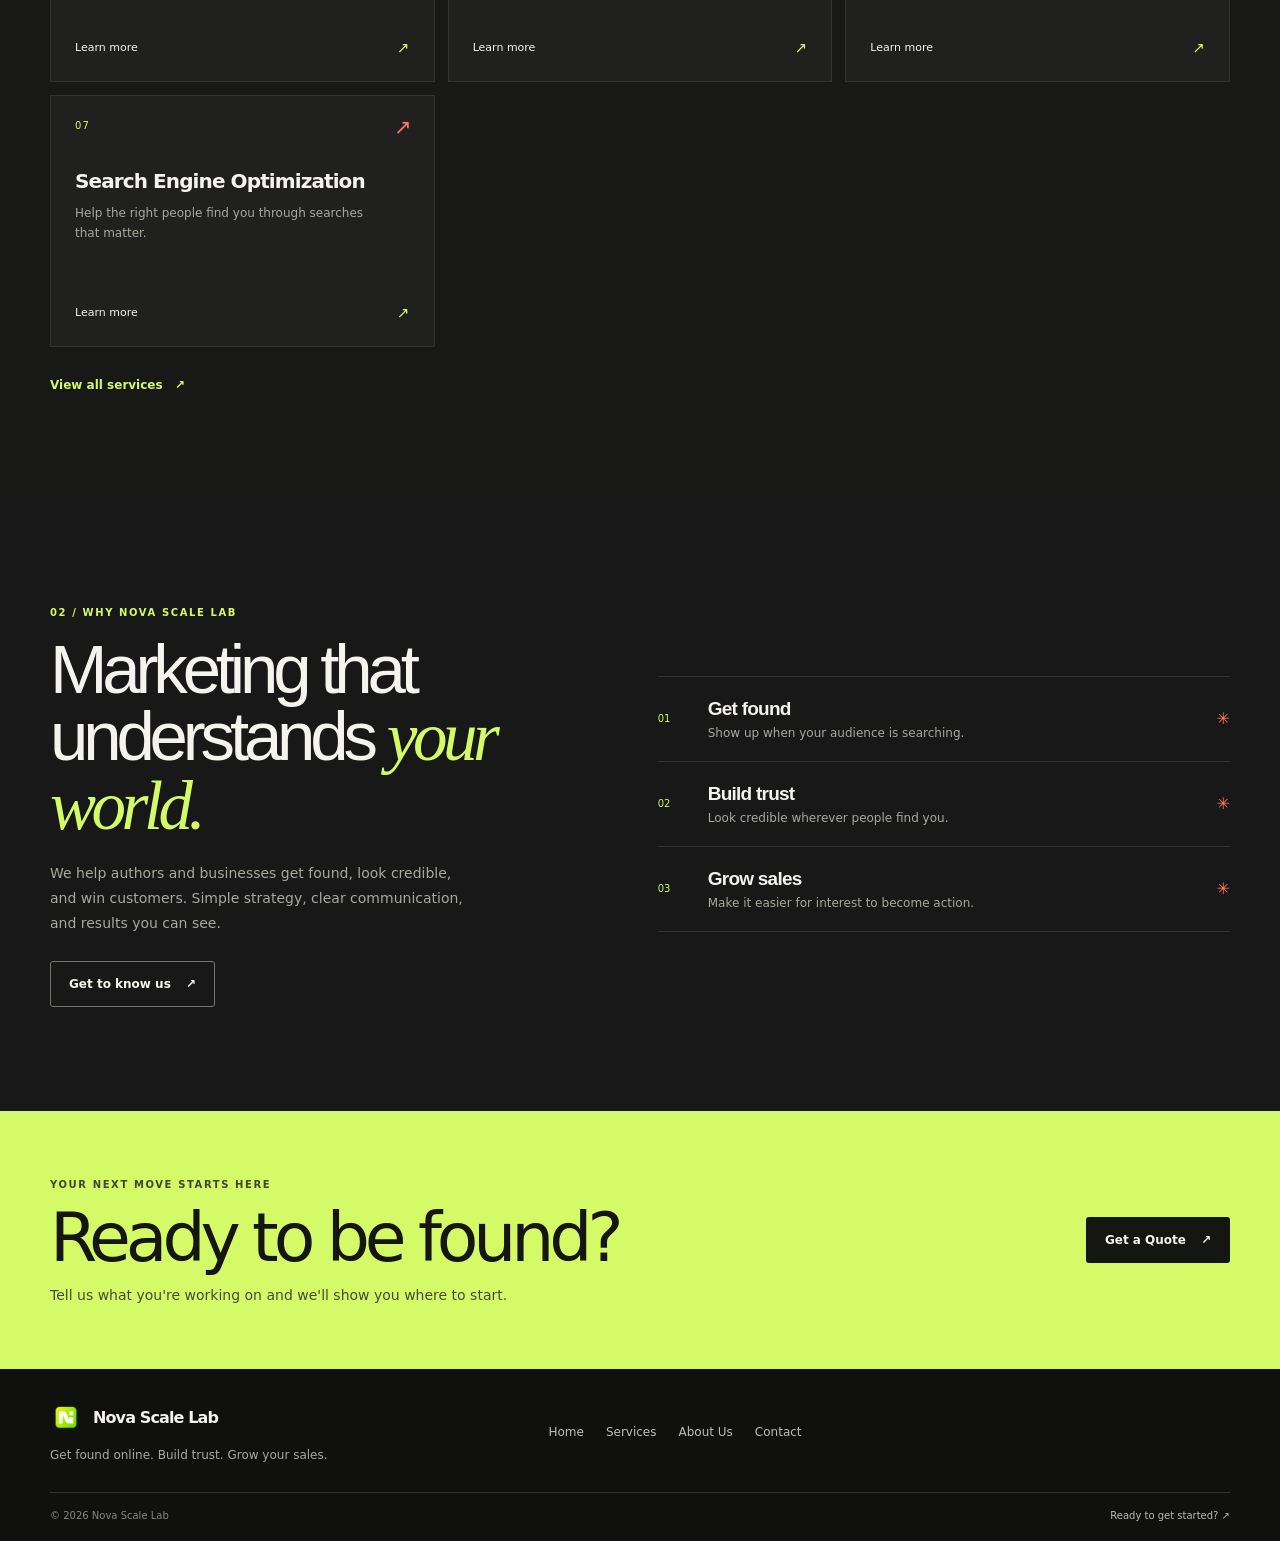
==== commit 97a1b624: "added favicon and chyron" ====
--- a/index.html
+++ b/index.html
@@ -4,6 +4,7 @@
         <meta charset="utf-8">
         <meta name="viewport" content="width=device-width, initial-scale=1">
         <meta name="theme-color" content="#10100f">
+        <link rel="icon" type="image/png" href="favicon.png">
         <meta name="description" content="Get found online, build trust, and grow sales with Nova Scale Lab. SEO, book launch support, brand visibility, and digital growth services.">
         <title>Home | Nova Scale Lab</title>
         <link rel="stylesheet" href="css/style.css">
@@ -13,7 +14,7 @@
         <header class="site-header">
             <div class="wrap header-inner">
                 <a class="brand" href="index.html" aria-label="Nova Scale Lab home">
-                    <span class="brand-mark" aria-hidden="true">✳</span>
+                    <span class="brand-mark" aria-hidden="true"></span>
                     <span>Nova Scale Lab</span>
                 </a>
                 <button class="menu-toggle" type="button" aria-expanded="false" aria-controls="primary-nav">
@@ -200,7 +201,7 @@
             <div class="wrap footer-main">
                 <div>
                     <a class="brand" href="index.html">
-                        <span class="brand-mark" aria-hidden="true">✳</span>
+                        <span class="brand-mark" aria-hidden="true"></span>
                         <span>Nova Scale Lab</span>
                     </a>
                     <p>Get found online. Build trust. Grow your sales.</p>
@@ -220,6 +221,5 @@
         </footer>
         <script src="js/home.js" defer></script>
         <script src="js/common.js" defer></script>
-        <script src="js/home.js" defer></script>
     </body>
-</html>+</html>
--- a/css/style.css
+++ b/css/style.css
@@ -1,4 +1,431 @@
-:root{color-scheme:dark;--bg:#10100f;--panel:#171817;--panel-2:#1d1e1b;--ink:#f5f3ed;--muted:#aaa79f;--line:#34342f;--lime:#d4fb67;--orange:#ff795f;--ink-dark:#151611;font-family:'DM Sans',Inter,ui-sans-serif,system-ui,sans-serif;font-synthesis:none;text-rendering:optimizeLegibility;-webkit-font-smoothing:antialiased;scroll-behavior:smooth}*{box-sizing:border-box}body{margin:0;background:var(--bg);color:var(--ink)}a{color:inherit;text-decoration:none}button,input,select,textarea{font:inherit}button,a{-webkit-tap-highlight-color:transparent}.wrap{width:min(1180px,calc(100% - 48px));margin-inline:auto}.sr-only{position:absolute;width:1px;height:1px;padding:0;margin:-1px;overflow:hidden;clip:rect(0,0,0,0);white-space:nowrap;border:0}.site-header{height:86px;border-bottom:1px solid var(--line);position:relative;z-index:10;background:var(--bg)}.header-inner{height:100%;display:flex;align-items:center;justify-content:space-between}.brand{display:inline-flex;align-items:center;gap:11px;font:700 16px Inter,ui-sans-serif,system-ui,sans-serif;letter-spacing:-.055em}.brand-mark{display:grid;place-items:center;width:32px;height:32px;border:1px solid #77786a;border-radius:50%;color:var(--lime);font-size:17px}.primary-nav{height:100%;display:flex;align-items:center;gap:31px;font-size:13px;color:#cbc8c0}.primary-nav>a:not(.button):hover,.nav-services-link:hover,.footer-links a:hover{color:var(--lime)}.nav-services{height:100%;display:flex;align-items:center;position:relative}.nav-services-link{display:flex;align-items:center;gap:6px;height:100%}.service-dropdown{position:absolute;display:none;top:calc(100% - 1px);left:-18px;width:260px;padding:10px;background:#191a18;border:1px solid var(--line);box-shadow:0 20px 45px #0008}.nav-services:hover .service-dropdown,.nav-services:focus-within .service-dropdown{display:grid}.service-dropdown a{padding:10px 12px;border-radius:3px;font-size:12px}.service-dropdown a:hover{background:#242520;color:var(--lime)}.button{min-height:46px;padding:0 18px;display:inline-flex;align-items:center;justify-content:center;gap:15px;border:1px solid transparent;border-radius:3px;font-size:12px;font-weight:700;transition:transform .2s,background .2s,border-color .2s,color .2s}.button:hover{transform:translateY(-2px)}.button-primary{background:var(--lime);color:var(--ink-dark)}.button-primary:hover{background:#e1ff91}.button-outline{border-color:#77766d;color:var(--ink)}.button-outline:hover{border-color:var(--lime);color:var(--lime)}.button-dark{background:var(--ink-dark);color:var(--ink)}.button-dark:hover{background:#2c2d27}.nav-quote{min-height:40px;padding-inline:15px}.menu-toggle{display:none}.eyebrow{display:inline-flex;align-items:center;gap:9px;color:var(--lime);font-size:10px;font-weight:700;letter-spacing:.16em;text-transform:uppercase}.section-pad{padding:104px 0}.section-intro{display:flex;align-items:end;justify-content:space-between;gap:40px;margin-bottom:42px}.section-intro h2,.page-hero h1,.detail-hero h1,.home-hero h1{font:500 clamp(42px,6vw,76px)/.98 Inter,ui-sans-serif,system-ui,sans-serif;letter-spacing:-.075em;margin:15px 0 0}.section-intro h2 em,.page-hero h1 em,.detail-hero h1 em,.home-hero h1 em,.story-heading h2 em,.why-layout h2 em,.difference-section h2 em,.how-section h2 em,.contact-form-column h2 em,.contact-info-card h2 em,.included-section h2 em,.process-section h2 em,.audience-section h2 em,.faq-section h2 em{font-family:Georgia,serif;font-weight:400;color:var(--lime);letter-spacing:-.065em}.section-intro>p{max-width:365px;margin:0 0 5px;color:var(--muted);font-size:14px;line-height:1.8}.page-hero{padding:88px 0 78px;border-bottom:1px solid var(--line);background:radial-gradient(ellipse at 80% 40%,#d4fb670d,transparent 37%)}.page-hero-inner{max-width:930px}.page-hero h1{max-width:880px}.page-hero p{max-width:620px;color:#c2bfb6;font-size:16px;line-height:1.8;margin:22px 0 0}.closing-cta{background:var(--lime);color:var(--ink-dark);padding:62px 0}.cta-inner{display:flex;align-items:center;justify-content:space-between;gap:35px}.cta-inner .eyebrow{color:#414532}.cta-inner h2{font:500 clamp(36px,5.8vw,68px)/1 Inter,ui-sans-serif,system-ui,sans-serif;letter-spacing:-.075em;margin:12px 0}.cta-inner p{margin:0;color:#464a35;font-size:14px;line-height:1.65}.site-footer{padding:32px 0 20px}.footer-main{display:grid;grid-template-columns:1.2fr 1fr 1fr;gap:30px;align-items:center;padding-bottom:30px;border-bottom:1px solid var(--line)}.footer-main>div>p{color:var(--muted);font-size:12px;margin:11px 0 0}.footer-links{display:flex;justify-content:center;gap:22px;color:#c0bdb5;font-size:12px}.footer-email{justify-self:end;font-size:12px;color:var(--lime)}.footer-bottom{display:flex;justify-content:space-between;padding-top:17px;color:#88867e;font-size:10px}.footer-bottom a{color:#bdbab1}.text-link{display:inline-flex;align-items:center;gap:12px;color:var(--lime);font-size:12px;font-weight:700}.text-link:hover{gap:17px}.section-action{margin-top:27px}.service-card-grid{display:grid;grid-template-columns:repeat(3,minmax(0,1fr));gap:13px}.service-card{min-height:252px;padding:24px;background:var(--panel);border:1px solid var(--line);display:flex;flex-direction:column;position:relative;transition:transform .2s,border-color .2s,background .2s}.service-card:hover{transform:translateY(-4px);border-color:#727a54;background:#1b1d18}.card-number{font-size:10px;color:var(--lime);letter-spacing:.12em}.card-icon{position:absolute;right:22px;top:19px;font-size:21px;color:var(--orange)}.service-card h2,.service-card h3{font:600 20px/1.2 Inter,ui-sans-serif,system-ui,sans-serif;letter-spacing:-.045em;margin:38px 0 10px}.service-card p{color:var(--muted);font-size:12px;line-height:1.7;margin:0;max-width:310px}.card-link{display:flex;justify-content:space-between;align-items:center;margin-top:auto;padding-top:24px;color:#dedbd2;font-size:11px}.card-link b{font-size:15px;color:var(--lime);font-weight:400}.service-card-question{background:var(--lime);color:var(--ink-dark);border-color:var(--lime)}.service-card-question .card-number,.service-card-question .card-icon{color:#303323}.service-card-question p{color:#444735}.service-card-question .card-link{color:#202219}.service-card-question .card-link b{color:#202219}.footer-links a,.footer-bottom a,.footer-email,.primary-nav a{transition:color .2s}
-@media(max-width:800px){.wrap{width:min(100% - 38px,1180px)}.site-header{height:74px}.menu-toggle{display:grid;place-items:center;width:42px;height:40px;background:none;border:1px solid var(--line);border-radius:3px;color:var(--ink);font-size:17px;cursor:pointer}.primary-nav{display:none;position:absolute;left:0;right:0;top:73px;height:auto;padding:12px 20px 20px;background:#171817;border-bottom:1px solid var(--line);align-items:stretch;gap:0;flex-direction:column}.primary-nav.is-open{display:flex}.primary-nav>a:not(.button),.nav-services-link{padding:14px 2px;border-bottom:1px solid #2e2f2a}.nav-services{height:auto;display:block}.nav-services-link{height:auto;justify-content:space-between}.service-dropdown{display:grid;position:static;width:auto;box-shadow:none;border:0;border-bottom:1px solid var(--line);padding:0 0 8px 11px;background:transparent}.service-dropdown a{padding:9px 10px}.nav-quote{margin-top:14px}.section-pad{padding:76px 0}.section-intro{display:block}.section-intro>p{margin-top:17px}.service-card-grid{grid-template-columns:repeat(2,minmax(0,1fr))}.footer-main{grid-template-columns:1fr 1fr}.footer-links{justify-content:flex-start;flex-wrap:wrap}.footer-email{justify-self:start;grid-column:1/-1}.page-hero{padding:68px 0 60px}}
-@media(max-width:540px){.wrap{width:min(100% - 34px,1180px)}.section-pad{padding:66px 0}.section-intro h2,.page-hero h1,.detail-hero h1,.home-hero h1{font-size:clamp(40px,13vw,58px)}.service-card-grid{grid-template-columns:1fr}.service-card{min-height:218px}.cta-inner{align-items:flex-start;flex-direction:column}.closing-cta{padding:48px 0}.footer-main{grid-template-columns:1fr;gap:20px}.footer-email{grid-column:auto}.footer-bottom{gap:15px;flex-direction:column}.button{min-height:46px}}
-@media(prefers-reduced-motion:reduce){:root{scroll-behavior:auto}*,*:before,*:after{transition:none!important}}
+:root{
+    color-scheme:dark;
+    --bg:#10100f;
+    --panel:#171817;
+    --panel-2:#1d1e1b;
+    --ink:#f5f3ed;
+    --muted:#aaa79f;
+    --line:#34342f;
+    --lime:#d4fb67;
+    --orange:#ff795f;
+    --ink-dark:#151611;
+    font-family:'DM Sans',Inter,ui-sans-serif,system-ui,sans-serif;
+    font-synthesis:none;
+    text-rendering:optimizeLegibility;
+    -webkit-font-smoothing:antialiased;
+    scroll-behavior:smooth
+}
+*{box-sizing:border-box}
+body{
+    margin:0;
+    background:var(--bg);
+    color:var(--ink)
+}
+a{
+    color:inherit;
+    text-decoration:none
+}
+button,input,select,textarea{font:inherit}
+button,a{-webkit-tap-highlight-color:transparent}
+.wrap{
+    width:min(1180px,calc(100% - 48px));
+    margin-inline:auto
+}
+.sr-only{
+    position:absolute;
+    width:1px;
+    height:1px;
+    padding:0;
+    margin:-1px;
+    overflow:hidden;
+    clip:rect(0,0,0,0);
+    white-space:nowrap;
+    border:0
+}
+.site-header{
+    height:86px;
+    border-bottom:1px solid var(--line);
+    position:relative;
+    z-index:10;
+    background:var(--bg)
+}
+.header-inner{
+    height:100%;
+    display:flex;
+    align-items:center;
+    justify-content:space-between
+}
+.brand{
+    display:inline-flex;
+    align-items:center;
+    gap:11px;
+    font:700 16px Inter,ui-sans-serif,system-ui,sans-serif;
+    letter-spacing:-.055em
+}
+.brand-mark{
+    display:grid;
+    place-items:center;
+    width:32px;
+    height:32px;
+    border-radius:50%;
+    background:url('../favicon.png') center/contain no-repeat;
+    font-size:0
+}
+.primary-nav{
+    height:100%;
+    display:flex;
+    align-items:center;
+    gap:31px;
+    font-size:13px;
+    color:#cbc8c0
+}
+.primary-nav>a:not(.button):hover,.nav-services-link:hover,.footer-links a:hover{color:var(--lime)}
+.nav-services{
+    height:100%;
+    display:flex;
+    align-items:center;
+    position:relative
+}
+.nav-services-link{
+    display:flex;
+    align-items:center;
+    gap:6px;
+    height:100%
+}
+.service-dropdown{
+    position:absolute;
+    display:none;
+    top:calc(100% - 1px);
+    left:-18px;
+    width:260px;
+    padding:10px;
+    background:#191a18;
+    border:1px solid var(--line);
+    box-shadow:0 20px 45px #0008
+}
+.nav-services:hover .service-dropdown,.nav-services:focus-within .service-dropdown{display:grid}
+.service-dropdown a{
+    padding:10px 12px;
+    border-radius:3px;
+    font-size:12px
+}
+.service-dropdown a:hover{
+    background:#242520;
+    color:var(--lime)
+}
+.button{
+    min-height:46px;
+    padding:0 18px;
+    display:inline-flex;
+    align-items:center;
+    justify-content:center;
+    gap:15px;
+    border:1px solid transparent;
+    border-radius:3px;
+    font-size:12px;
+    font-weight:700;
+    transition:transform .2s,background .2s,border-color .2s,color .2s
+}
+.button:hover{transform:translateY(-2px)}
+.button-primary{
+    background:var(--lime);
+    color:var(--ink-dark)
+}
+.button-primary:hover{background:#e1ff91}
+.button-outline{
+    border-color:#77766d;
+    color:var(--ink)
+}
+.button-outline:hover{
+    border-color:var(--lime);
+    color:var(--lime)
+}
+.button-dark{
+    background:var(--ink-dark);
+    color:var(--ink)
+}
+.button-dark:hover{background:#2c2d27}
+.nav-quote{
+    min-height:40px;
+    padding-inline:15px
+}
+.menu-toggle{display:none}
+.eyebrow{
+    display:inline-flex;
+    align-items:center;
+    gap:9px;
+    color:var(--lime);
+    font-size:10px;
+    font-weight:700;
+    letter-spacing:.16em;
+    text-transform:uppercase
+}
+.section-pad{padding:104px 0}
+.section-intro{
+    display:flex;
+    align-items:end;
+    justify-content:space-between;
+    gap:40px;
+    margin-bottom:42px
+}
+.section-intro h2,.page-hero h1,.detail-hero h1,.home-hero h1{
+    font:500 clamp(42px,6vw,76px)/.98 Inter,ui-sans-serif,system-ui,sans-serif;
+    letter-spacing:-.075em;
+    margin:15px 0 0
+}
+.section-intro h2 em,.page-hero h1 em,.detail-hero h1 em,.home-hero h1 em,.story-heading h2 em,.why-layout h2 em,.difference-section h2 em,.how-section h2 em,.contact-form-column h2 em,.contact-info-card h2 em,.included-section h2 em,.process-section h2 em,.audience-section h2 em,.faq-section h2 em{
+    font-family:Georgia,serif;
+    font-weight:400;
+    color:var(--lime);
+    letter-spacing:-.065em
+}
+.section-intro>p{
+    max-width:365px;
+    margin:0 0 5px;
+    color:var(--muted);
+    font-size:14px;
+    line-height:1.8
+}
+.page-hero{
+    padding:88px 0 78px;
+    border-bottom:1px solid var(--line);
+    background:radial-gradient(ellipse at 80% 40%,#d4fb670d,transparent 37%)
+}
+.page-hero-inner{max-width:930px}
+.page-hero h1{max-width:880px}
+.page-hero p{
+    max-width:620px;
+    color:#c2bfb6;
+    font-size:16px;
+    line-height:1.8;
+    margin:22px 0 0
+}
+.closing-cta{
+    background:var(--lime);
+    color:var(--ink-dark);
+    padding:62px 0
+}
+.cta-inner{
+    display:flex;
+    align-items:center;
+    justify-content:space-between;
+    gap:35px
+}
+.cta-inner .eyebrow{color:#414532}
+.cta-inner h2{
+    font:500 clamp(36px,5.8vw,68px)/1 Inter,ui-sans-serif,system-ui,sans-serif;
+    letter-spacing:-.075em;
+    margin:12px 0
+}
+.cta-inner p{
+    margin:0;
+    color:#464a35;
+    font-size:14px;
+    line-height:1.65
+}
+.site-footer{padding:32px 0 20px}
+.footer-main{
+    display:grid;
+    grid-template-columns:1.2fr 1fr 1fr;
+    gap:30px;
+    align-items:center;
+    padding-bottom:30px;
+    border-bottom:1px solid var(--line)
+}
+.footer-main>div>p{
+    color:var(--muted);
+    font-size:12px;
+    margin:11px 0 0
+}
+.footer-links{
+    display:flex;
+    justify-content:center;
+    gap:22px;
+    color:#c0bdb5;
+    font-size:12px
+}
+.footer-email{
+    justify-self:end;
+    font-size:12px;
+    color:var(--lime)
+}
+.footer-bottom{
+    display:flex;
+    justify-content:space-between;
+    padding-top:17px;
+    color:#88867e;
+    font-size:10px
+}
+.footer-bottom a{color:#bdbab1}
+.text-link{
+    display:inline-flex;
+    align-items:center;
+    gap:12px;
+    color:var(--lime);
+    font-size:12px;
+    font-weight:700
+}
+.text-link:hover{gap:17px}
+.section-action{margin-top:27px}
+.service-card-grid{
+    display:grid;
+    grid-template-columns:repeat(3,minmax(0,1fr));
+    gap:13px
+}
+.service-card{
+    min-height:252px;
+    padding:24px;
+    background:var(--panel);
+    border:1px solid var(--line);
+    display:flex;
+    flex-direction:column;
+    position:relative;
+    transition:transform .2s,border-color .2s,background .2s
+}
+.service-card:hover{
+    transform:translateY(-4px);
+    border-color:#727a54;
+    background:#1b1d18
+}
+.card-number{
+    font-size:10px;
+    color:var(--lime);
+    letter-spacing:.12em
+}
+.card-icon{
+    position:absolute;
+    right:22px;
+    top:19px;
+    font-size:21px;
+    color:var(--orange)
+}
+.service-card h2,.service-card h3{
+    font:600 20px/1.2 Inter,ui-sans-serif,system-ui,sans-serif;
+    letter-spacing:-.045em;
+    margin:38px 0 10px
+}
+.service-card p{
+    color:var(--muted);
+    font-size:12px;
+    line-height:1.7;
+    margin:0;
+    max-width:310px
+}
+.card-link{
+    display:flex;
+    justify-content:space-between;
+    align-items:center;
+    margin-top:auto;
+    padding-top:24px;
+    color:#dedbd2;
+    font-size:11px
+}
+.card-link b{
+    font-size:15px;
+    color:var(--lime);
+    font-weight:400
+}
+.service-card-question{
+    background:var(--lime);
+    color:var(--ink-dark);
+    border-color:var(--lime)
+}
+.service-card-question .card-number,.service-card-question .card-icon{color:#303323}
+.service-card-question p{color:#444735}
+.service-card-question .card-link{color:#202219}
+.service-card-question .card-link b{color:#202219}
+.footer-links a,.footer-bottom a,.footer-email,.primary-nav a{transition:color .2s}
+@media(max-width:800px){
+    .wrap{width:min(100% - 38px,1180px)}
+    .site-header{height:74px}
+    .menu-toggle{
+        display:grid;
+        place-items:center;
+        width:42px;
+        height:40px;
+        background:none;
+        border:1px solid var(--line);
+        border-radius:3px;
+        color:var(--ink);
+        font-size:17px;
+        cursor:pointer
+    }
+    .primary-nav{
+        display:none;
+        position:absolute;
+        left:0;
+        right:0;
+        top:73px;
+        height:auto;
+        padding:12px 20px 20px;
+        background:#171817;
+        border-bottom:1px solid var(--line);
+        align-items:stretch;
+        gap:0;
+        flex-direction:column
+    }
+    .primary-nav.is-open{display:flex}
+    .primary-nav>a:not(.button),.nav-services-link{
+        padding:14px 2px;
+        border-bottom:1px solid #2e2f2a
+    }
+    .nav-services{
+        height:auto;
+        display:block
+    }
+    .nav-services-link{
+        height:auto;
+        justify-content:space-between
+    }
+    .service-dropdown{
+        display:grid;
+        position:static;
+        width:auto;
+        box-shadow:none;
+        border:0;
+        border-bottom:1px solid var(--line);
+        padding:0 0 8px 11px;
+        background:transparent
+    }
+    .service-dropdown a{padding:9px 10px}
+    .nav-quote{margin-top:14px}
+    .section-pad{padding:76px 0}
+    .section-intro{display:block}
+    .section-intro>p{margin-top:17px}
+    .service-card-grid{grid-template-columns:repeat(2,minmax(0,1fr))}
+    .footer-main{grid-template-columns:1fr 1fr}
+    .footer-links{
+        justify-content:flex-start;
+        flex-wrap:wrap
+    }
+    .footer-email{
+        justify-self:start;
+        grid-column:1/-1
+    }
+    .page-hero{padding:68px 0 60px}
+}
+@media(max-width:540px){
+    .wrap{width:min(100% - 34px,1180px)}
+    .section-pad{padding:66px 0}
+    .section-intro h2,.page-hero h1,.detail-hero h1,.home-hero h1{font-size:clamp(40px,13vw,58px)}
+    .service-card-grid{grid-template-columns:1fr}
+    .service-card{min-height:218px}
+    .cta-inner{
+        align-items:flex-start;
+        flex-direction:column
+    }
+    .closing-cta{padding:48px 0}
+    .footer-main{
+        grid-template-columns:1fr;
+        gap:20px
+    }
+    .footer-email{grid-column:auto}
+    .footer-bottom{
+        gap:15px;
+        flex-direction:column
+    }
+    .button{min-height:46px}
+}
+@media(prefers-reduced-motion:reduce){
+    :root{scroll-behavior:auto}*,*:before,*:after{transition:none!important}
+}
--- a/css/home.css
+++ b/css/home.css
@@ -1,3 +1,272 @@
-.home-hero{min-height:590px;padding:77px 0 22px;position:relative;overflow:hidden;background:radial-gradient(ellipse at 79% 44%,#d4fb670d,transparent 34%)}.hero-layout{display:grid;grid-template-columns:1.1fr .9fr;align-items:center;gap:45px}.hero-copy{max-width:665px}.eyebrow-dot{width:7px;height:7px;border-radius:50%;background:var(--orange)}.home-hero h1{font-size:clamp(61px,8.1vw,104px);max-width:670px;margin:24px 0 20px}.hero-copy>p{max-width:620px;color:#c5c2b9;font-size:15px;line-height:1.75;margin:0}.hero-actions{display:flex;gap:11px;margin-top:26px}.hero-proof{display:flex;align-items:center;gap:11px;margin-top:47px;color:#8c8980;font-size:10px;letter-spacing:.05em}.hero-proof i{width:4px;height:4px;background:var(--orange);border-radius:50%}.hero-art{height:390px;position:relative;display:grid;place-items:center}.art-sun{width:min(66%,285px);aspect-ratio:1;border-radius:50%;display:grid;place-items:center;position:relative;z-index:1;background:radial-gradient(circle at 34% 28%,#fffbd4 0,#e5ff8e 5%,#b1d65c 13%,#687943 30%,#30372c 52%,#171916 72%,#10100f 74%);box-shadow:inset -30px -30px 55px #080908,0 0 75px #d4fb6715}.art-sun span{font:800 74px Manrope,sans-serif;color:#141611;text-shadow:0 1px 4px #fff8}.art-orbit{position:absolute;border:1px solid #d4fb6780;border-radius:50%;width:88%;height:39%;transform:rotate(-28deg);z-index:2}.orbit-two{width:80%;height:53%;transform:rotate(34deg);border-color:#ff795f70}.art-caption{position:absolute;right:3%;top:9%;z-index:3;width:75px;height:75px;border:1px solid var(--line);border-radius:50%;display:grid;place-items:center;text-align:center;color:#b4b1a7;font-size:9px;letter-spacing:.1em;line-height:1.4;transform:rotate(9deg)}.art-star{position:absolute;color:var(--lime);font-size:25px}.star-one{left:9%;top:24%}.star-two{right:14%;bottom:17%;font-size:17px;color:var(--orange)}.scroll-cue{display:flex;align-items:center;justify-content:flex-end;gap:15px;margin-top:3px;color:#8d8b82;font-size:10px}.scroll-arrow{width:38px;height:38px;border:1px solid #66645c;border-radius:50%;display:grid;place-items:center;color:var(--lime);font-size:16px}.service-ticker{overflow:hidden;padding:17px 0;border-block:1px solid var(--line);background:#151614}.ticker-track{display:flex;justify-content:space-between;gap:28px;white-space:nowrap;color:#aaa79e;font-size:10px;letter-spacing:.1em;text-transform:uppercase}.ticker-track b{color:var(--lime);font-weight:400;margin-left:13px}.home-services{background:#181817;color:var(--ink)}.home-services .eyebrow{color:var(--lime)}.home-services .section-intro h2{color:var(--ink)}.home-services .section-intro h2 em{color:var(--lime)}.home-services .section-intro>p{color:var(--muted)}.home-services .service-card{background:#20211e;border-color:var(--line)}.home-services .service-card:hover{border-color:#727a54;background:#252620}.home-services .service-card p{color:var(--muted)}.home-services .service-card h3{color:var(--ink)}.home-services .card-number{color:var(--lime)}.home-services .card-link{color:var(--ink)}.home-services .card-link b{color:var(--lime)}.home-services .text-link{color:var(--lime)}.why-section{background:#171817}.why-layout{display:grid;grid-template-columns:.95fr 1.05fr;gap:90px;align-items:center}.why-layout h2{font:500 clamp(42px,5.4vw,69px)/.98 Manrope,sans-serif;letter-spacing:-.075em;margin:16px 0}.why-layout>div:first-child>p{max-width:430px;color:var(--muted);font-size:14px;line-height:1.8;margin:20px 0 25px}.promise-list{border-top:1px solid var(--line)}.promise-list article{display:grid;grid-template-columns:35px 1fr 30px;gap:15px;align-items:center;padding:21px 0;border-bottom:1px solid var(--line)}.promise-list article>span:first-child{color:var(--lime);font-size:10px}.promise-list h3{margin:0;font:600 19px Manrope,sans-serif;letter-spacing:-.04em}.promise-list p{color:var(--muted);font-size:12px;margin:6px 0 0}.promise-mark{color:var(--orange);font-size:16px;text-align:right}
-@media(max-width:800px){.home-hero{padding:62px 0 20px;min-height:unset}.hero-layout{grid-template-columns:1fr;gap:0}.hero-copy{order:1}.hero-art{height:300px;order:0}.art-sun{width:205px}.art-sun span{font-size:57px}.art-orbit{width:80%}.hero-proof{flex-wrap:wrap;margin-top:32px}.scroll-cue{margin-top:28px}.ticker-track{justify-content:flex-start;min-width:1050px}.why-layout{grid-template-columns:1fr;gap:42px}}
-@media(max-width:540px){.hero-art{height:245px}.hero-copy>p{font-size:14px}.hero-actions{flex-wrap:wrap}.hero-proof{gap:8px;font-size:9px}.why-layout h2{font-size:48px}}
+.home-hero{
+    min-height:590px;
+    padding:77px 0 22px;
+    position:relative;
+    overflow:hidden;
+    background:radial-gradient(ellipse at 79% 44%,#d4fb670d,transparent 34%)
+}
+.hero-layout{
+    display:grid;
+    grid-template-columns:1.1fr .9fr;
+    align-items:center;
+    gap:45px
+}
+.hero-copy{max-width:665px}
+.eyebrow-dot{
+    width:7px;
+    height:7px;
+    border-radius:50%;
+    background:var(--orange)
+}
+.home-hero h1{
+    font-size:clamp(61px,8.1vw,104px);
+    max-width:670px;
+    margin:24px 0 20px
+}
+.hero-copy>p{
+    max-width:620px;
+    color:#c5c2b9;
+    font-size:15px;
+    line-height:1.75;
+    margin:0
+}
+.hero-actions{
+    display:flex;
+    gap:11px;
+    margin-top:26px
+}
+.hero-proof{
+    display:flex;
+    align-items:center;
+    gap:11px;
+    margin-top:47px;
+    color:#8c8980;
+    font-size:10px;
+    letter-spacing:.05em
+}
+.hero-proof i{
+    width:4px;
+    height:4px;
+    background:var(--orange);
+    border-radius:50%
+}
+.hero-art{
+    height:390px;
+    position:relative;
+    display:grid;
+    place-items:center
+}
+.art-sun{
+    width:min(66%,285px);
+    aspect-ratio:1;
+    border-radius:50%;
+    display:grid;
+    place-items:center;
+    position:relative;
+    z-index:1;
+    background:radial-gradient(circle at 34% 28%,#fffbd4 0,#e5ff8e 5%,#b1d65c 13%,#687943 30%,#30372c 52%,#171916 72%,#10100f 74%);
+    box-shadow:inset -30px -30px 55px #080908,0 0 75px #d4fb6715
+}
+.art-sun span{
+    font:800 74px Manrope,sans-serif;
+    color:#141611;
+    text-shadow:0 1px 4px #fff8
+}
+.art-orbit{
+    position:absolute;
+    border:1px solid #d4fb6780;
+    border-radius:50%;
+    width:88%;
+    height:39%;
+    transform:rotate(-28deg);
+    z-index:2
+}
+.orbit-two{
+    width:80%;
+    height:53%;
+    transform:rotate(34deg);
+    border-color:#ff795f70
+}
+.art-caption{
+    position:absolute;
+    right:3%;
+    top:9%;
+    z-index:3;
+    width:75px;
+    height:75px;
+    border:1px solid var(--line);
+    border-radius:50%;
+    display:grid;
+    place-items:center;
+    text-align:center;
+    color:#b4b1a7;
+    font-size:9px;
+    letter-spacing:.1em;
+    line-height:1.4;
+    transform:rotate(9deg)
+}
+.art-star{
+    position:absolute;
+    color:var(--lime);
+    font-size:25px
+}
+.star-one{
+    left:9%;
+    top:24%
+}
+.star-two{
+    right:14%;
+    bottom:17%;
+    font-size:17px;
+    color:var(--orange)
+}
+.scroll-cue{
+    display:flex;
+    align-items:center;
+    justify-content:flex-end;
+    gap:15px;
+    margin-top:3px;
+    color:#8d8b82;
+    font-size:10px
+}
+.scroll-arrow{
+    width:38px;
+    height:38px;
+    border:1px solid #66645c;
+    border-radius:50%;
+    display:grid;
+    place-items:center;
+    color:var(--lime);
+    font-size:16px
+}
+.service-ticker{
+    overflow:hidden;
+    padding:17px 0;
+    border-block:1px solid var(--line);
+    background:#151614
+}
+.ticker-track{
+    display:flex;
+    justify-content:space-between;
+    gap:28px;
+    white-space:nowrap;
+    color:#aaa79e;
+    font-size:10px;
+    letter-spacing:.1em;
+    text-transform:uppercase
+}
+.ticker-track b{
+    color:var(--lime);
+    font-weight:400;
+    margin-left:13px
+}
+.home-services{
+    background:#181817;
+    color:var(--ink)
+}
+.home-services .eyebrow{color:var(--lime)}
+.home-services .section-intro h2{color:var(--ink)}
+.home-services .section-intro h2 em{color:var(--lime)}
+.home-services .section-intro>p{color:var(--muted)}
+.home-services .service-card{
+    background:#20211e;
+    border-color:var(--line)
+}
+.home-services .service-card:hover{
+    border-color:#727a54;
+    background:#252620
+}
+.home-services .service-card p{color:var(--muted)}
+.home-services .service-card h3{color:var(--ink)}
+.home-services .card-number{color:var(--lime)}
+.home-services .card-link{color:var(--ink)}
+.home-services .card-link b{color:var(--lime)}
+.home-services .text-link{color:var(--lime)}
+.why-section{background:#171817}
+.why-layout{
+    display:grid;
+    grid-template-columns:.95fr 1.05fr;
+    gap:90px;
+    align-items:center
+}
+.why-layout h2{
+    font:500 clamp(42px,5.4vw,69px)/.98 Manrope,sans-serif;
+    letter-spacing:-.075em;
+    margin:16px 0
+}
+.why-layout>div:first-child>p{
+    max-width:430px;
+    color:var(--muted);
+    font-size:14px;
+    line-height:1.8;
+    margin:20px 0 25px
+}
+.promise-list{border-top:1px solid var(--line)}
+.promise-list article{
+    display:grid;
+    grid-template-columns:35px 1fr 30px;
+    gap:15px;
+    align-items:center;
+    padding:21px 0;
+    border-bottom:1px solid var(--line)
+}
+.promise-list article>span:first-child{
+    color:var(--lime);
+    font-size:10px
+}
+.promise-list h3{
+    margin:0;
+    font:600 19px Manrope,sans-serif;
+    letter-spacing:-.04em
+}
+.promise-list p{
+    color:var(--muted);
+    font-size:12px;
+    margin:6px 0 0
+}
+.promise-mark{
+    color:var(--orange);
+    font-size:16px;
+    text-align:right
+}
+@media(max-width:800px){
+    .home-hero{
+        padding:62px 0 20px;
+        min-height:unset
+    }
+    .hero-layout{
+        grid-template-columns:1fr;
+        gap:0
+    }
+    .hero-copy{order:1}
+    .hero-art{
+        height:300px;
+        order:0
+    }
+    .art-sun{width:205px}
+    .art-sun span{font-size:57px}
+    .art-orbit{width:80%}
+    .hero-proof{
+        flex-wrap:wrap;
+        margin-top:32px
+    }
+    .scroll-cue{margin-top:28px}
+    .ticker-track{
+        justify-content:flex-start;
+        min-width:1050px
+    }
+    .why-layout{
+        grid-template-columns:1fr;
+        gap:42px
+    }
+}
+@media(max-width:540px){
+    .hero-art{height:245px}
+    .hero-copy>p{font-size:14px}
+    .hero-actions{flex-wrap:wrap}
+    .hero-proof{
+        gap:8px;
+        font-size:9px
+    }
+    .why-layout h2{font-size:48px}
+}
